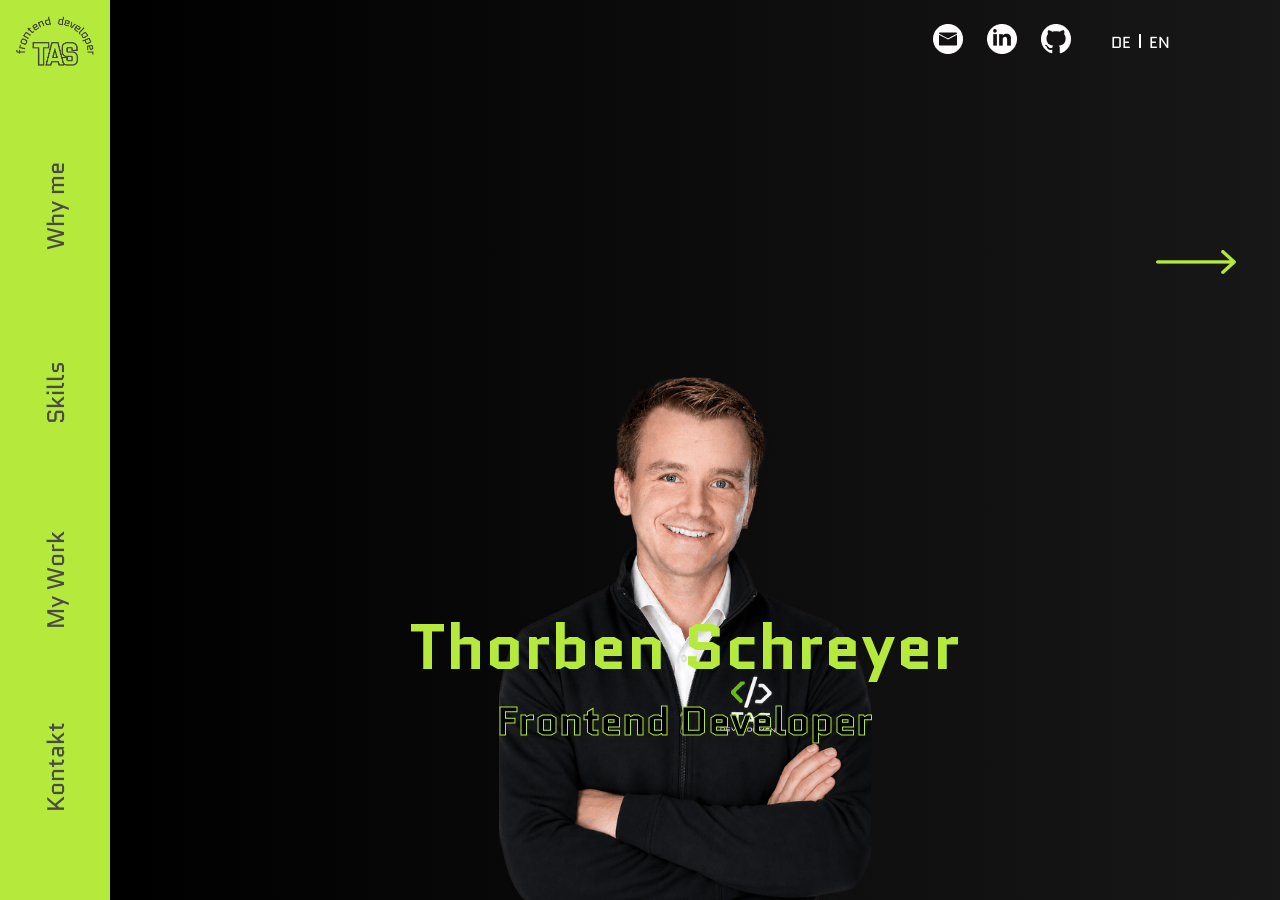
==== index.html @ 20b90ccb "fix body" ====
<!doctype html>
<html lang="en">
  <head>
    <meta charset="UTF-8" />
    <meta name="viewport" content="width=device-width, initial-scale=1.0" />
    <!-- CSS - Script -->
    <link rel="stylesheet" href="css/style.css" />
    <link rel="stylesheet" href="css/hero_section.css" />
    <link rel="stylesheet" href="css/why_me_section.css" />
    <link rel="stylesheet" href="css/skill_section.css" />
    <link rel="stylesheet" href="css/contact_section.css" />
    <link rel="stylesheet" href="css/references.css" />
    <link rel="stylesheet" href="css/projects.css" />
    <link rel="stylesheet" href="css/font.css" />
    <link rel="stylesheet" href="css/responsive/responsive-desktop.css" />
    <link rel="stylesheet" href="css/responsive/responsive-mobile.css" />
    <link rel="stylesheet" href="css/responsive/responsive-projects.css" />
    <link rel="stylesheet" href="css/responsive/arrow-responsives.css" />

    <!-- JS Script -->
    <script src="./scripts/script.js" defer></script>
    <script src="./scripts/contact.js" defer></script>
    <!-- FAVICON -->
    <link
      rel="shortcut icon"
      href="./assets/img/favicon.png"
      type="image/x-icon"
    />
    <title>Thorben Schreyer</title>
  </head>
  <body>
    <!-----------------------------
     Content Container 
     ------------------------------>

    <!----------------------------- 
    Navigation Container 
    ------------------------------>
    <nav>
      <a href="#hero-section">
        <img
          src="./assets/img/tas_logo.png"
          class="navigation-img"
          alt="Initials-logo"
      /></a>

      <div class="navigation-links">
        <a data-i18n="why-me" class="navigation-item" href="#why-me-section"
          >Why me</a
        >
        <a data-i18n="skills" class="navigation-item" href="#skill-section"
          >Skills</a
        >
        <a data-i18n="my-work" class="navigation-item" href="#portfolio-section"
          >My Work</a
        >
        <a data-i18n="contact" class="navigation-item" href="#contact-section"
          >Contact</a
        >
      </div>
      <img
        onclick="openMenuDialog()"
        class="mobile-burger-menu"
        src="./assets/img/burger-menu.png"
        alt=""
      />
    </nav>
    <div class="black-to-transparent"></div>
    <div class="sections">
      <div class="sections-track">
        <div class="social-icons">
          <a href="mailto:thorben.schreyer@web.de"
            ><img
              class="mail-img"
              src="./assets/img/mail_default.png"
              alt="mail"
          /></a>
          <a
            href="https://www.linkedin.com/in/thorben-ansgar-schreyer-040977301/"
            target="_blank"
            ><img
              class="linkedIn-img"
              src="./assets/img/linkedIn_default.png"
              alt="linkedIn"
          /></a>
          <a href="https://github.com/thorbenschreyer" target="_blank"
            ><img
              class="git-img"
              src="./assets/img/github_default.png"
              alt="ithub"
          /></a>
          <div class="language-buttons">
            <span id="de-btn">DE</span>
            <hr />
            <span id="en-btn">EN</span>
          </div>
        </div>
        <!-----------------------------
     Hero Section 
    ------------------------------>
        <section id="hero-section" class="hero-section">
          <div class="developper-image">
            <img
              class="my-img"
              src="./assets/img/my_person.png"
              alt="Personal Photo"
            />
            <div class="hero-name">
              <div class="hero-name-mobile">
                <span class="developer-name" data-i18n="name"></span>
                <span
                  class="developer-function"
                  data-i18n="Frontend-Developer"
                ></span>
              </div>
              <span class="developer-location">Mannheim</span>
            </div>
          </div>
          <a href="#why-me-section">
            <img
              class="arrow-right arrow-right-transform arrow-position-hero"
              src="./assets/img/arrow_right.png"
              alt="Arrow Right"
          /></a>
        </section>

        <!-----------------------------
    Why me Section
    ------------------------------>
        <section id="why-me-section" class="why-me-section unset-height-mobile">
          <div class="why-me-content">
            <div class="why-me-textarea">
              <div class="why-me-header">Why me</div>

              <div class="why-me-description">
                <p class="motivation" data-i18n="why-me-motivation"></p>

                <span data-i18n="why-me-i-am">I am</span>
                <div class="why-me-icons">
                  <div class="why-me-icon mobile-not-displayed">
                    <img
                      src="./assets/img/location-default.png"
                      alt="Location Icon"
                    />
                    <img
                      class="why-me-icon-city-hover"
                      src="./assets/img/located_city_hover.png"
                      alt=""
                    />
                    <p data-i18n="why-me-located"></p>
                  </div>

                  <div class="why-me-icon">
                    <img
                      class="remote-mobile"
                      src="./assets/img/remote_default.png"
                      alt="Remote Icon"
                    />
                    <img
                      class="why-me-icon-remote-hover"
                      src="./assets/img/work_remote_hover.png"
                      alt=""
                    />
                    <p data-i18n="why-me-remote"></p>
                  </div>

                  <div class="why-me-icon">
                    <div class="bag-img">
                      <img
                        class="bag-griff"
                        src="./assets/img/bag-griff.png"
                        alt=""
                      />
                      <img
                        class="bag-corpus"
                        src="./assets/img/bag-corpus.png"
                        alt=""
                      />
                      <img
                        class="bag-roll"
                        src="./assets/img/bag-roll.png"
                        alt=""
                      />
                    </div>
                    <p data-i18n="why-me-relocate"></p>
                  </div>
                </div>
              </div>
            </div>

            <div class="contact-me-button-area">
              <a href="#contact-section" class="btn contact-me-btn"
                ><span data-i18n="contact-me"></span
              ></a>
            </div>
            <a href="#skill-section">
              <img
                class="arrow-right arrow-right-transform arrow-why-me"
                src="./assets/img/arrow_right.png"
                alt="Arrow Right"
            /></a>
          </div>
        </section>

        <!-----------------------------
    Skill Section
    ------------------------------>
        <section id="skill-section" class="skill-section unset-height-mobile">
          <div class="skill-section-content">
            <div class="skill-section-content-left">
              <p>My Skill Set</p>
            </div>
            <div class="skill-section-content-right">
              <div class="skill-section-text">
                <p data-i18n="skill-skills"></p>
              </div>
              <div class="skill-section-img-up">
                <div class="detail-skill-section-img-up">
                  <div class="skill">
                    <img
                      src="./assets/img/Angular-new-logo-small 1.png"
                      alt=""
                    />
                    <p>Angular</p>
                  </div>
                  <div class="skill">
                    <img src="./assets/img/typescript.png" alt="" />
                    <p>TypeScript</p>
                  </div>
                  <div class="skill">
                    <img src="./assets/img/Javascript.png" alt="" />
                    <p>JavaScript</p>
                  </div>
                </div>
                <div class="detail-skill-section-img-up">
                  <div class="skill">
                    <img src="./assets/img/html.png" alt="" />
                    <p>HTML</p>
                  </div>
                  <div class="skill">
                    <img src="./assets/img/css.png" alt="" />
                    <p>CSS</p>
                  </div>
                  <div class="skill">
                    <img src="./assets/img/Api.png" alt="" />
                    <p>REST-API</p>
                  </div>
                </div>
              </div>
              <div class="skill-section-img-down">
                <div class="detail-skill-section-img-up">
                  <div class="skill">
                    <img src="./assets/img/supabase.png" alt="" />
                    <p>Supabase</p>
                  </div>
                  <div class="skill">
                    <img src="./assets/img/git.png" alt="" />
                    <p>Git</p>
                  </div>
                  <div class="skill">
                    <img src="./assets/img/scrum.png" alt="" />
                    <p>Scrum</p>
                  </div>
                </div>
                <div class="detail-skill-section-img-up last-skill-section">
                  <div class="skill">
                    <img src="./assets/img/materialdesign.png" alt="" />
                    <p>Material Design</p>
                  </div>
                  <div class="skill show-in-mobile">
                    <img src="./assets/img/challangeme.png" alt="" />
                    <p>Challange me</p>
                  </div>
                </div>
                <p class="skill-motivation" data-i18n="skill-motivation"></p>
              </div>
            </div>
            <a href="#portfolio-section">
              <img
                class="arrow-right arrow-right-transform arrow-skill-section"
                src="./assets/img/arrow_right.png"
                alt="Arrow Right"
            /></a>
          </div>
        </section>

        <!-----------------------------
    Portfolio Section
    ------------------------------>
        <section
          id="portfolio-section"
          class="portfolio-section unset-height-mobile"
        >
          <div class="all-projects">
            <div class="project-header">My Work</div>
            <!-----------------------------
    Project 1
    ------------------------------>
            <div class="project">
              <div class="project-head">
                <span class="project-head-number">1</span>
                <span
                  data-i18n="project-burgerhouse-project"
                  class="project-head-project-name"
                ></span>
              </div>

              <div class="project-text-section">
                <span class="prject-description-head">
                  <img
                    class="prject-description-head-img"
                    src="./assets/img/Ellipse-img.png"
                    alt=""
                  />
                  <h2 data-i18n="about" class="project-h2"></h2>
                </span>

                <p
                  data-i18n="project-burgerhouse-about"
                  class="about-the-project project-text"
                ></p>
                <div class="content">
                  <span class="prject-description-head"
                    ><img
                      class="prject-description-head-img"
                      src="./assets/img/Ellipse-img.png"
                      alt=""
                    />
                    <h2 data-i18n="technologies" class="project-h2"></h2>
                  </span>

                  <p
                    data-i18n-html="project-burgerhouse-technologies"
                    class="technologys-project project-text"
                  ></p>
                  <div class="project-hover">
                    <div class="prject-description-normal">
                      <span class="prject-description-head"
                        ><img
                          class="prject-description-head-img"
                          src="./assets/img/Ellipse-img.png"
                          alt=""
                        />
                        <h2 data-i18n="what-i-learned" class="project-h2"></h2>
                      </span>
                      <p
                        data-i18n="project-burgerhouse-learnd"
                        class="learned-project project-text"
                      ></p>
                    </div>

                    <div class="prject-description-hover">
                      <span class="prject-description-head"
                        ><img
                          class="prject-description-head-img"
                          src="./assets/img/Ellipse-img.png"
                          alt=""
                        />
                        <h2 data-i18n="group" class="project-h2"></h2>
                      </span>
                      <p
                        data-i18n="project-burgerhouse-group"
                        class="learned-project project-text"
                      ></p>
                    </div>
                  </div>

                  <div class="project-presentation">
                    <div class="overlay"></div>
                    <img
                      class="project-img"
                      src="./assets/img/project-burgerhouse.png"
                      alt=""
                    />
                    <div class="project-btn-section">
                      <a
                        href="https://github.com/thorbenschreyer/Bestellapp"
                        target="_blank"
                        class="github-btn"
                        >GitHub</a
                      >
                      <a
                        href="http://order.thorben-schreyer.de"
                        target="_blank"
                        class="btn project-btn"
                        ><span>Live Test</span></a
                      >
                    </div>
                  </div>
                </div>
              </div>
              <div class="show-more-btn">
                <button class="toggle" data-i18n="show-more">Show more</button>
                <img src="./assets/img/show-more.png" alt="" />
              </div>
            </div>

            <!-----------------------------
    Project 2
    ------------------------------>
            <div class="project">
              <div class="project-head">
                <span class="project-head-number">2</span>
                <span
                  data-i18n="project-join-projekt"
                  class="project-head-project-name"
                ></span>
              </div>

              <div class="project-text-section">
                <span class="prject-description-head">
                  <img
                    class="prject-description-head-img"
                    src="./assets/img/Ellipse-img.png"
                    alt=""
                  />
                  <h2 data-i18n="about" class="project-h2"></h2>
                </span>

                <p
                  data-i18n="project-join-about"
                  class="about-the-project project-text"
                ></p>
                <div class="content">
                  <span class="prject-description-head"
                    ><img
                      class="prject-description-head-img"
                      src="./assets/img/Ellipse-img.png"
                      alt=""
                    />
                    <h2 data-i18n="technologies" class="project-h2"></h2>
                  </span>

                  <p
                    data-i18n="project-join-technologies"
                    class="technologys-project project-text"
                  ></p>
                  <div class="project-hover">
                    <div class="prject-description-normal">
                      <span class="prject-description-head"
                        ><img
                          class="prject-description-head-img"
                          src="./assets/img/Ellipse-img.png"
                          alt=""
                        />
                        <h2 data-i18n="technologies" class="project-h2"></h2>
                      </span>
                      <p
                        data-i18n="project-join-learned"
                        class="learned-project project-text"
                      ></p>
                    </div>

                    <div class="prject-description-hover">
                      <span class="prject-description-head"
                        ><img
                          class="prject-description-head-img"
                          src="./assets/img/Ellipse-img.png"
                          alt=""
                        />
                        <h2 data-i18n="group" class="project-h2"></h2>
                      </span>
                      <p
                        data-i18n="project-join-group"
                        class="learned-project project-text"
                      ></p>
                    </div>
                  </div>

                  <div class="project-presentation">
                    <div class="overlay"></div>
                    <img
                      class="project-img"
                      src="./assets/img/project-join.png"
                      alt=""
                    />
                    <div class="project-btn-section">
                      <a
                        href="https://github.com/thorbenschreyer/join"
                        target="_blank"
                        class="github-btn"
                        >GitHub</a
                      >
                      <a
                        href="http://join.thorben-schreyer.de/login.html"
                        target="_blank"
                        class="btn project-btn"
                        ><span>Live Test</span></a
                      >
                    </div>
                  </div>
                </div>
              </div>
              <div class="show-more-btn">
                <button class="toggle" data-i18n="show-more">Show more</button>
                <img src="./assets/img/show-more.png" alt="" />
              </div>
            </div>

            <!-----------------------------
    Project 3
    ------------------------------>
            <div class="project">
              <div class="project-head">
                <span class="project-head-number">3</span>
                <span
                  data-i18n="project-pollo-projekt"
                  class="project-head-project-name"
                ></span>
              </div>

              <div class="project-text-section">
                <span class="prject-description-head">
                  <img
                    class="prject-description-head-img"
                    src="./assets/img/Ellipse-img.png"
                    alt=""
                  />
                  <h2 data-i18n="about" class="project-h2"></h2>
                </span>
                <p
                  data-i18n="project-pollo-about"
                  class="about-the-project project-text"
                ></p>

                <div class="content">
                  <span class="prject-description-head"
                    ><img
                      class="prject-description-head-img"
                      src="./assets/img/Ellipse-img.png"
                      alt=""
                    />
                    <h2 data-i18n="technologies" class="project-h2"></h2>
                  </span>

                  <p
                    data-i18n="project-pollo-technologies"
                    class="technologys-project project-text"
                  ></p>
                  <div class="project-hover">
                    <div class="prject-description-normal">
                      <span class="prject-description-head"
                        ><img
                          class="prject-description-head-img"
                          src="./assets/img/Ellipse-img.png"
                          alt=""
                        />
                        <h2 data-i18n="what-i-learned" class="project-h2"></h2>
                      </span>
                      <p
                        data-i18n="project-pollo-learnd"
                        class="learned-project project-text"
                      ></p>
                    </div>

                    <div class="prject-description-hover">
                      <span class="prject-description-head"
                        ><img
                          class="prject-description-head-img"
                          src="./assets/img/Ellipse-img.png"
                          alt=""
                        />
                        <h2 data-i18n="group" class="project-h2"></h2>
                      </span>
                      <p
                        data-i18n="project-pollo-group"
                        class="learned-project project-text"
                      ></p>
                    </div>
                  </div>

                  <div class="project-presentation">
                    <div class="overlay"></div>
                    <img
                      class="project-img"
                      src="./assets/img/project-loco.png"
                      alt=""
                    />
                    <div class="project-btn-section">
                      <a
                        target="_blank"
                        href="https://github.com/thorbenschreyer/el_pollo_loco"
                        class="github-btn"
                        >GitHub</a
                      >
                      <a
                        href="http://el-pollo-loco.thorben-schreyer.de"
                        target="_blank"
                        class="btn project-btn"
                        ><span>Live Test</span></a
                      >
                    </div>
                  </div>
                </div>
              </div>
              <div class="show-more-btn">
                <button class="toggle" data-i18n="show-more">Show more</button>
                <img src="./assets/img/show-more.png" alt="" />
              </div>
            </div>

            <!-----------------------------
    Ongoing Project
    ------------------------------>

            <div class="ongoing-project">
              <div class="ongoing-project-head">
                <span class="project-head-number ongoing-number">4</span>
                <span
                  data-i18n="next-project"
                  class="project-head-project-name ongoing-head"
                ></span>
              </div>
              <p
                data-i18n-html="ongoing-projekt"
                class="ongoing-project-text"
              ></p>
              <div class="ongoing-project-button">
                <a class="btn" href="#contact-section"
                  ><span data-i18n="ongoing-lets-talk"></span
                ></a>
              </div>
            </div>
          </div>

          <a href="#reference-section">
            <img
              class="arrow-right arrow-right-transform arrow-position-skill-section"
              src="./assets/img/arrow_right.png"
              alt="Arrow Right"
          /></a>
        </section>

        <!-----------------------------
    Reference Section
    ------------------------------>
        <section
          id="reference-section"
          class="reference-section unset-height-mobile"
        >
          <div class="reference-section-container">
            <div class="reference-head">References</div>
            <div class="need-teamplayer" data-i18n-html="need-teamplayer"></div>
            <div class="all-references">
              <div class="reference">
                <p data-i18n="reference-1" class="reference-content"></p>
                <hr />
                <div class="name-and-project">
                  <p class="customer-name">
                    Markus <br class="desktop-display-none" />
                    Schneider
                  </p>
                  <p class="project-name">
                    Project <br class="desktop-display-none" />
                    JOIN
                  </p>
                </div>
              </div>

              <div class="reference">
                <p data-i18n="reference-2" class="reference-content"></p>
                <hr />
                <div class="name-and-project">
                  <p class="customer-name">
                    Florian <br class="desktop-display-none" />
                    Müller
                  </p>
                  <p class="project-name">
                    Project <br class="desktop-display-none" />
                    El Polo Loco
                  </p>
                </div>
              </div>

              <div class="reference">
                <p data-i18n="reference-3" class="reference-content"></p>
                <hr />
                <div class="name-and-project">
                  <p class="customer-name">
                    Julia <br class="desktop-display-none" />
                    Wagner
                  </p>
                  <p class="project-name">
                    Project <br class="desktop-display-none" />
                    Burger House
                  </p>
                </div>
              </div>
            </div>
            <div class="reference-dots desktop-slider">
              <button class="dot active" data-slide="0"></button>
              <button class="dot" data-slide="1"></button>
              <button class="dot" data-slide="2"></button>
            </div>
          </div>
          <a href="#contact-section">
            <img
              class="arrow-right arrow-right-transform arrow-position-reference-section"
              src="./assets/img/arrow_right.png"
              alt="Arrow Right"
          /></a>
        </section>

        <!-----------------------------
    Contact Section
    ------------------------------>
        <section
          id="contact-section"
          class="contact-section unset-height-mobile"
        >
          <div class="contact-content">
            <div class="impressum-upper-section-mobile">
              <span class="moble-contact-head" data-i18n="moble-contact-head"
                >Contact me:</span
              >
              <p data-i18n-html="work-together" class="impressum-text"></p>

              <div class="impressum-contact-details">
                <p>
                  <span class="icon-wrapper">
                    <img
                      class="icon-default"
                      src="./assets/img/email-default.png"
                      alt=""
                    />
                    <img
                      class="icon-hover"
                      src="./assets/img/email-hover.png"
                      alt=""
                    /> </span
                  ><a href="mailto:tohrben.schreyer@web.de"
                    >thorben.schreyer@web.de</a
                  >
                </p>
                <p>
                  <span class="icon-wrapper">
                    <img
                      class="icon-default"
                      src="./assets/img/phone-default.png"
                      alt=""
                    />
                    <img
                      class="icon-hover"
                      src="./assets/img/phone-hover.png"
                      alt=""
                    />
                  </span>
                  <a href="tel:+491778561261">+49 (0) 1778561261</a>
                </p>
              </div>
            </div>

            <div class="contact-form">
              <div data-i18n="contact-me" class="contact-head"></div>
              <form id="kontaktForm" action="" novalidate>
                <input
                  class="input-form"
                  type="text"
                  data-i18n-placeholder="your-name"
                  id="name"
                />
                <input
                  class="input-form"
                  type="email"
                  data-i18n-placeholder="your-e-mail"
                  id="email"
                />
                <textarea
                  class="input-message input-form"
                  type="text"
                  data-i18n-placeholder="your-massage"
                  id="userMessage"
                ></textarea>
                <div class="checkbox-area">
                  <label class="custom-checkbox" for="checkbox">
                    <input
                      id="checkbox"
                      class="checkbox-input"
                      type="checkbox"
                    />

                    <img
                      class="checked"
                      src="./assets/img/checed-succes.png"
                      alt=""
                    />
                    <img
                      class="unchecked"
                      src="./assets/img/not-checed.png"
                      alt=""
                    />
                    <img
                      class="checkbox-hover"
                      src="./assets/img/cheched-hover.png"
                      alt=""
                    />
                    <img
                      class="not-checked"
                      src="./assets/img/checed-error.png"
                      alt=""
                    />
                  </label>
                  <div>
                    <p
                      data-i18n-html="contact-read-pp"
                      class="checkbox-text"
                    ></p>
                    <p id="error-text" class="error-text"></p>
                  </div>
                </div>
                <div class="form-btn-area">
                  <button
                    id="send-button"
                    type="submit"
                    class="form-send-btn btn btn-disable"
                  >
                    <span data-i18n="send">Send</span>
                  </button>
                </div>
              </form>
            </div>
            <div class="footer-space"></div>
            <div class="impressum-section">
              <div class="impressum-upper-section">
                <p data-i18n-html="work-together" class="impressum-text"></p>

                <div class="impressum-contact-details">
                  <p>
                    <span class="icon-wrapper">
                      <img
                        class="icon-default"
                        src="./assets/img/email-default.png"
                        alt=""
                      />
                      <img
                        class="icon-hover"
                        src="./assets/img/email-hover.png"
                        alt=""
                      /> </span
                    ><a href="mailto:tohrben.schreyer@web.de"
                      >thorben.schreyer@web.de</a
                    >
                  </p>
                  <p>
                    <span class="icon-wrapper">
                      <img
                        class="icon-default"
                        src="./assets/img/phone-default.png"
                        alt=""
                      />
                      <img
                        class="icon-hover"
                        src="./assets/img/phone-hover.png"
                        alt=""
                      />
                    </span>
                    <a href="tel:+491778561261">+49 (0) 1778561261</a>
                  </p>
                </div>
              </div>
              <div class="impressum-lower-section">
                <a data-i18n="Privacy-Policy" href="privacy-policy.html"
                  >Privacy Policy</a
                >
                <a data-i18n="Legal-Notice" href="legal-notice.html"
                  >Legal Notice</a
                >
                <p>&copy; Thorben Ansgar Schreyer 2026</p>
              </div>
            </div>
            <a href="#hero-section">
              <img
                class="arrow-right arrow-left-transform arrow-contact"
                src="./assets/img/arrow_left.png"
                alt="Arrow Right "
            /></a>
            <div class="mobile-arrow-section">
              <a href="#hero-section">
                <img
                  class="arrow-right arrow-left-transform arrow-mobile"
                  src="./assets/img/arrow_up.png"
                  alt="Arrow Right "
              /></a>
            </div>
            <div class="social-icons-mobile">
              <a href="mailto:thorben.schreyer@web.de"
                ><img
                  class="mail-img"
                  src="./assets/img/mail_default.png"
                  alt="mail"
              /></a>
              <a
                href="https://www.linkedin.com/in/thorben-ansgar-schreyer-040977301/"
                target="_blank"
                ><img
                  class="linkedIn-img"
                  src="./assets/img/linkedIn_default.png"
                  alt="linkedIn"
              /></a>
              <a href="https://github.com/thorbenschreyer" target="_blank"
                ><img
                  class="git-img"
                  src="./assets/img/github_default.png"
                  alt="ithub"
              /></a>
            </div>
          </div>
          <!-----------------------------
    Footer Section
    ------------------------------>
          <footer>
            <div class="footer-mobile">
              <a href="#hero-section">
                <img src="./assets/img/tas_logo.png" alt="" />
              </a>
              <p>&copy; Thorben Ansgar Schreyer 2026</p>
              <div class="impressum-link-mobile">
                <a data-i18n="Privacy-Policy" href="privacy-policy.html"
                  >Privacy Policy</a
                >
                <hr />
                <a data-i18n="Legal-Notice" href="legal-notice.html"
                  >Legal Notice</a
                >
              </div>
            </div>
          </footer>
        </section>
      </div>
    </div>
    <dialog id="sucsess-dialog" class="sucsess-dialog">
      <div class="sucsess-content">
        <p>Vielen Dank!</p>
        <p>Ihre Anfrage wurde versendet, wir melden uns in kürze.</p>
      </div>
    </dialog>

    <dialog class="mobile-menu" id="mobile-menu">
      <div class="dialog-content">
        <div class="close-dialog-area">
          <img
            onclick="closeMenuDialog()"
            src="./assets/img/close.png"
            alt=""
          />
        </div>

        <div class="navigation-links-mobile">
          <a
            onclick="closeMenuDialog()"
            data-i18n="why-me"
            class="navigation-item"
            href="#why-me-section"
            >Why me</a
          >
          <a
            onclick="closeMenuDialog()"
            data-i18n="skills"
            class="navigation-item"
            href="#skill-section"
            >Skills</a
          >
          <a
            onclick="closeMenuDialog()"
            data-i18n="my-work"
            class="navigation-item"
            href="#portfolio-section"
            >My Work</a
          >
          <a
            onclick="closeMenuDialog()"
            data-i18n="contact"
            class="navigation-item"
            href="#contact-section"
            >Contact</a
          >
          <div class="language-buttons">
            <span
              onclick="closeMenuDialog()"
              class="btn-mobile"
              id="de-btn-mobile"
              >DE</span
            >
            <hr />
            <span
              onclick="closeMenuDialog()"
              class="btn-mobile"
              id="en-btn-mobile"
              >EN</span
            >
          </div>
        </div>
      </div>
    </dialog>
  </body>
</html>
---- css/style.css ----
* {
  margin: 0;
  padding: 0;
}

body {
  scroll-snap-type: x mandatory;
  font-family: "Quantico-Regular";
}

:root {
  --white: #ffffff;
  --black: #000000;
  --main-green: #b5e93b;
  --light-green: #d3ed97;
  --light-grey: #4a4a4a;
}

.sections {
  margin-left: 172px;
  height: 100vh;

  overflow-x: auto;
  overflow-y: hidden;

  scroll-snap-type: x mandatory;
  scrollbar-width: none;
  scroll-behavior: smooth;
}

.sections-track {
  display: flex;
  width: max-content;

  background: linear-gradient(
    to right,
    #000000 0%,
    #2c2b2b 25%,
    #0b0a0a 50%,
    #323232 75%,
    #0b0a0a 100%
  );
}

.sections::-webkit-scrollbar {
  display: none;
}

section {
  display: flex;
  flex-direction: column;
  min-width: calc(100vw - 340px);
  height: 100vh;
  flex-shrink: 0;
  scroll-snap-align: start;
}

a {
  text-decoration: none;
}

.arrow-right {
  width: 107px;
  height: 32px;
  transition:
    transform 300ms ease,
    filter 300ms ease;
  z-index: 2;
}
@media (hover: hover) {
  .arrow-right::before {
    content: "";
    position: absolute;
    inset: -8px;
    background: #ccff00;
    border-radius: 100px;
    filter: blur(20px);
    opacity: 0;
    transition:
      opacity 300ms ease,
      transform 300ms ease;
    transform: scale(0.8);
    z-index: -1;
  }

  .arrow-right:hover {
    filter: drop-shadow(0 0 4px #b8ff2c)
      drop-shadow(0 0 12px rgba(184, 255, 44, 0.4));
  }

  .arrow-right-transform:hover {
    transform: translateX(10px);
  }

  .arrow-left-transform:hover {
    transform: translateX(-10px);
  }

  .arrow-right:hover::before {
    opacity: 0.7;
    transform: scale(1.2);
  }
}

.btn {
  position: relative;
  overflow: hidden;
  border-radius: 30px;
  color: var(--black);
  border: none;
  width: 100%;
  height: 100%;
  cursor: pointer;
  background: var(--main-green);

  display: flex;
  align-items: center;
  justify-content: center;
}

.ask-btn {
  text-align: center;
}

.btn span {
  position: relative;
  font-family: "Quantico-Regular";
  font-size: 16px;
  z-index: 2;
}

.btn::before {
  content: "";
  position: absolute;
  inset: 0;

  background: linear-gradient(to bottom, #b5e93b 0%, #547800 100%);

  opacity: 0;
  transition: opacity 300ms ease;
}

@media (hover: hover) {
  .btn:hover::before {
    opacity: 1;
  }
}

.btn-disable {
  pointer-events: none;
  background-color: #8c8989;
  color: #4a4a4a;
}

/*------------------------------------
     Social Media an Language
    ------------------------------------*/

.social-icons {
  display: flex;
  align-items: center;
  justify-content: space-between;
  position: fixed;
  top: 24px;
  right: 148px;
  gap: 24px;
  z-index: 5000;
}

.social-icons a {
  cursor: pointer;
}

.social-icons img {
  width: 30px;
  height: 30px;
}

.language-buttons {
  display: flex;
  align-items: center;
  margin-left: 16px;
}

.language-buttons span {
  font-size: 16px;
  cursor: pointer;
  color: var(--white);
}

.language-buttons span:hover {
  color: var(--main-green);
}

.language-buttons hr {
  border: 1px solid var(--white);
  height: 12px;
  margin: 0px 8px 2px 8px;
}

.mail-img:hover {
  content: url(../assets/img/mail_hover.png);
}

.linkedIn-img:hover {
  content: url(../assets/img/linkedIn_hover.png);
}

.git-img:hover {
  content: url(../assets/img/github_hover.png);
}

/*------------------------------------
    Skill Section
    ------------------------------------*/
.skill-section {
}

/*------------------------------------
    Portfolio Section
    ------------------------------------*/
.portfolio-section {
}

/*------------------------------------
    Reference Section
    ------------------------------------*/
.portfolio-section {
}

/*------------------------------------
    Footer Section
------------------------------------*/
.footer-space {
  flex: 1;
}

footer {
  min-width: 100px;
  height: 100vh;
  flex-shrink: 0;
  background: linear-gradient(to bottom, var(--main-green) 60%, #547800 100%);
}

/*------------------------------------
    Dialog
------------------------------------*/
.mobile-menu {
  inset: 0 auto auto 0;
  width: 100vw;
  max-width: 100vw;
  margin: 0;

  height: 317px;
  border-bottom-left-radius: 30px;
  border-bottom-right-radius: 30px;
  background: linear-gradient(to bottom, #b5e93b 50%, #547800 100%);
  border: unset;
}

.dialog-content {
  width: 100%;
  height: 100%;
}

.close-dialog-area {
  width: 100%;
  text-align: end;
  padding-top: 16px;
}

.close-dialog-area img {
  margin-right: 16px;
}

.hero-name-mobile {
  display: flex;
  flex-direction: column;
  align-items: center;
}

.social-icons-mobile,
.navigation-links-mobile,
.arrow-mobile,
.desktop-slider,
.skill-motivation,
.developer-location,
.mobile-burger-menu,
.impressum-upper-section-mobile,
.footer-mobile,
.back-arrow,
.mobile-footer,
.show-more-btn {
  display: none;
}
---- css/hero_section.css ----
/*------------------------------------
    Navigation Container 
    ------------------------------------*/
nav {
  position: fixed;
  display: flex;
  flex-direction: column;
  align-items: center;
  width: 172px;
  height: 100%;
  z-index: 2000;
  background-color: var(--main-green);
}

.black-to-transparent {
  position: fixed;
  left: 172px;
  width: 42px;
  height: 100%;
  z-index: 1000;
  background: linear-gradient(to right, rgba(0, 0, 0, 0.42), transparent);
}

.navigation-img {
  width: 130px;
  height: auto;
  margin-top: 32px;
}

.navigation-links {
  display: flex;
  flex-direction: column;
  justify-content: space-evenly;
  margin: 40px 0px;
  height: 100%;
}

.navigation-links a {
  display: flex;
  align-items: center;
  justify-content: center;
  height: 132px;
  writing-mode: vertical-rl;
  transform: rotate(180deg);
  color: var(--light-grey);
  font-size: 32px;
}

.navigation-links a:hover {
  color: var(--white);
  transition: 150ms;
}

.navigation-links a.isActive {
  color: transparent;
  -webkit-text-stroke: 1px black;
  transition: 200ms;
  scale: 1.2;
}

/*------------------------------------
     Hero Section 
    ------------------------------------*/

.hero-section {
  display: flex;
  flex-direction: row;
  min-width: calc(100vw - 172px);
  position: relative;
}

.developper-image {
  display: flex;
  justify-content: center;
  align-items: end;
  flex: 1;
}

.my-img {
  position: absolute;
  bottom: 0px;
  height: 826px;
}

.hero-name {
  position: absolute;
  display: flex;
  align-items: end;
  flex-direction: column;
  position: absolute;
  width: 550px;
  left: 50%;
  top: 75%;
  transform: translate(-50%, -50%);
}

.developer-name {
  font-size: 80px;
  font-family: "Quantico-Bold";
  white-space: nowrap;
  color: var(--main-green);
}

.developer-function {
  font-size: 48px;
  font-family: "Quantico-Bold";
  color: var(--black);
  -webkit-text-stroke: 1px var(--main-green);
}

.arrow-position-hero {
  position: absolute;
  top: 430px;
  right: 24px;
}
---- css/why_me_section.css ----
/*------------------------------------
    Why me Section
    ------------------------------------*/

.why-me-section {
  position: relative;
}

.why-me-content {
  display: flex;
  flex-direction: column;
  margin-top: 264px;
  margin-left: 64px;
  width: 835px;
  height: 332px;
}

.why-me-textarea {
  display: flex;
  flex-direction: row;
  height: 252px;
  width: 100%;
}

.contact-me-button-area {
  display: flex;
  justify-content: end;
  align-items: center;
  width: 100%;
}

.contact-me-button-area a {
  display: flex;
  align-items: center;
  justify-content: center;
}

.contact-me-btn {
  margin-top: 32px;
  width: 146px;
  height: 45px;
}

.why-me-header {
  display: flex;
  justify-content: end;
  font-size: 56px;
  color: var(--black);
  -webkit-text-stroke: 3px var(--main-green);
  writing-mode: vertical-rl;
  transform: rotate(180deg);

  height: 100%;
  width: 80px;
}

.why-me-description {
  height: 80px;
  width: 100%;
  margin-left: 32px;
  color: var(--white);
  font-size: 16px;
  text-align: justify;
}

.why-me-description p {
  margin: 0px 0px 48px 0px;
}

.why-me-description span {
  font-size: 48px;
  color: var(--main-green);
}

.why-me-icons {
  width: 77%;
  height: 96px;
  margin-top: -30px;
  margin-left: 88px;
  display: flex;
  justify-content: space-between;
  align-items: end;
}

.why-me-icon {
  display: flex;
  justify-content: center;
  align-items: center;
  flex-direction: column;
  position: relative;
  width: 175px;
  transition: 400ms;
}

.why-me-icon:hover {
  color: var(--main-green);
}

.why-me-icon-city-hover {
  opacity: 0;
  transition: opacity 400ms ease;
}

.why-me-icon:hover .why-me-icon-city-hover {
  opacity: 1;
}

.why-me-icon-remote-hover {
  opacity: 0;
  transition: opacity 400ms ease;
  position: absolute;
  bottom: 63px;
  left: 59px;
}

.why-me-icon:hover .why-me-icon-remote-hover {
  opacity: 1;
}

.bag-corpus {
  position: absolute;
  top: 52px;
  z-index: 500;
}

.bag-roll {
  position: absolute;
  top: 84px;
  z-index: 400;
}

.bag-griff {
  position: absolute;
  bottom: 21px;
  transition: 400ms;
}

.why-me-icon:hover .bag-griff {
  bottom: 31px;
}

.why-me-icon p {
  margin: 16px 0px 0px 0px;
}

.arrow-why-me {
  position: absolute;
  right: 24px;
  top: 673px;
}

.motivation {
  height: 60px;
}

.bag-img {
  position: relative;
  width: 175px;
  height: 86px;
  display: flex;
  align-items: center;
  justify-content: center;
}
---- css/skill_section.css ----
.skill-section {
  position: relative;
}

.skill-section-content {
  display: flex;
  width: 900px;
  height: 360px;
  margin-left: 64px;
  margin-top: 400px;
}

.skill-section-img-up {
  display: flex;
  flex-direction: row;
  justify-content: space-around;
  width: 100%;
  height: 100px;
  margin-top: 32px;
}

.skill-section-img-down {
  display: flex;
  flex-direction: row;
  position: relative;
  justify-content: space-around;
  width: 84%;
  height: 100px;
  margin-top: 24px;
}

.skill-section-content-left {
  margin-bottom: 32px;
  margin-right: 80px;
}

.skill-section-content-left p {
  display: flex;
  justify-content: end;
  font-size: 56px;
  margin-right: 32px;
  color: var(--black);
  -webkit-text-stroke: 3px var(--main-green);
  writing-mode: vertical-rl;
  transform: rotate(180deg);
}

.skill-section-text p {
  color: var(--white);
  text-align: justify;
}

.arrow-skill-section {
  position: absolute;
  right: 24px;
  top: 360px;
}

.skill {
  position: relative;

  display: flex;
  flex-direction: column;
  align-items: center;
  justify-content: center;

  width: 120px;
  height: 120px;

  color: var(--white);
}

.skill::before {
  content: "";
  position: absolute;
  width: 80px;
  height: 80px;
  background: rgba(5, 233, 58, 0.28);
  border-radius: 50%;
  filter: blur(50px);
  opacity: 0;
  transition: opacity 250ms ease;
  z-index: 0;
}

.skill:hover::before {
  opacity: 1;
}

.skill img {
  position: relative;
  z-index: 2;

  transition: transform 250ms ease;
}

.skill:hover img {
  transform: scale(1.08);
}

.skill p {
  margin-top: 8px;
  text-align: center;
  width: 100%;
}

.contact-me-btn-skill {
  display: flex;
  align-items: center;
  justify-content: center;
  margin-top: 32px;
  width: 120px;
  height: 30px;
  padding: 8px;
}

.contact-me-btn-skil span {
  z-index: 1000;
}

.detail-skill-section-img-up {
  display: flex;
  flex-direction: row;
  justify-content: space-around;
  width: 100%;
}

.skill-motivation {
  position: absolute;
  display: block;
  color: #fffdfd;
  left: 625px;
  width: 250px;
}
---- css/contact_section.css ----
/*------------------------------------
    Contact Section
    ------------------------------------*/
.contact-section {
  position: relative;
  display: flex;
  flex-direction: row;
}

.contact-content {
  flex: 1;
}

.arrow-contact {
  position: absolute;
  top: 550px;
  right: 132px;
}

.contact-content {
  display: flex;
  flex-direction: row;
}

.contact-head {
  display: flex;
  justify-content: end;
  font-size: 56px;
  margin-right: 32px;
  color: var(--black);
  -webkit-text-stroke: 3px var(--main-green);
  writing-mode: vertical-rl;
  transform: rotate(180deg);
  flex-shrink: 0;
  width: 80px;
  flex: 0 0 80px;
}

.contact-form {
  margin-top: 150px;
  display: flex;
  flex-direction: row;
}

form {
  display: flex;
  flex-direction: column;
  width: 456px;
}

.checkbox-area {
  display: flex;
  align-items: start;
  color: var(--main-green);
}

.checkbox-area a {
  color: var(--white);
}

.form-btn-area {
  display: flex;
  justify-content: end;
  margin-top: 16px;
  width: 100%;
}

.form-send-btn {
  width: 95px;
  height: 45px;
}

.form-send-btn span {
  position: relative;
  z-index: 5;
}

.input-form {
  width: 100%;
  height: 60px;
  border: 1px solid var(--main-green);
  border-radius: 30px;
  background-color: transparent;
  color: var(--white);
  margin-bottom: 16px;
  text-indent: 24px;
}

.input-form::placeholder {
  color: #d3ed9766;
}

.input-message {
  width: 100%;
  height: 255px;
  border: 1px solid var(--main-green);
  border-radius: 30px;
  background-color: transparent;
  color: var(--white);
  margin-bottom: 8px;
  padding-top: 24px;
  box-sizing: border-box;
}

.checkbox-area {
  display: flex;
  gap: 12px;
}

.custom-checkbox {
  position: relative;

  display: flex;
  align-items: center;
  justify-content: center;

  min-width: 24px;
  width: 24px;
  height: 24px;

  cursor: pointer;
}

.checkbox-input {
  display: none;
}

.custom-checkbox img {
  position: absolute;
  inset: 0;

  width: 100%;
  height: 100%;

  transition: opacity 200ms ease;
}

/* -----------------------------
   DEFAULT STATES
------------------------------ */

.checked,
.checkbox-hover,
.not-checked {
  opacity: 0;
}

.unchecked {
  opacity: 1;
}

/* -----------------------------
   HOVER (unchecked)
------------------------------ */

.custom-checkbox:hover .checkbox-hover {
  opacity: 1;
}

.custom-checkbox:hover .unchecked {
  opacity: 0;
}

/* -----------------------------
   CHECKED
------------------------------ */

.checkbox-input:checked ~ .checked {
  opacity: 1;
}

.checkbox-input:checked ~ .unchecked,
.checkbox-input:checked ~ .checkbox-hover {
  opacity: 0;
}

/* -----------------------------
   OPTIONAL ERROR STATE
------------------------------ */

/* 
Füge später per JS die Klasse "error"
zu .custom-checkbox hinzu
*/

.custom-checkbox.error .not-checked {
  opacity: 1;
}

.custom-checkbox.error .unchecked,
.custom-checkbox.error .checkbox-hover,
.custom-checkbox.error .checked {
  opacity: 0;
}

/* -----------------------------
   TEXT
------------------------------ */

.checkbox-area p {
  font-size: 14px;
  line-height: 1.4;
}

.checkbox-pp {
  color: var(--main-green);
  cursor: pointer;
}

.checkbox-pp:hover {
  text-decoration: underline;
}

.impressum-section {
  display: flex;
  flex-direction: column;
  justify-content: space-between;
  margin: 150px 32px 0px 64px;
  height: 665px;
  max-width: 420px;
}

.impressum-text {
  color: var(--white);
  text-align: end;
}

.impressum-text-highlight {
  color: var(--main-green);
}

.impressum-contact-details {
  margin-top: 24px;
  text-align: end;
}

.impressum-contact-details p {
  display: flex;
  align-items: center;
  justify-content: end;
}

.impressum-contact-details p a:hover {
  color: var(--main-green);
}

.impressum-contact-details p:last-child {
  margin-top: 8px;
}

.impressum-contact-details p a {
  color: white;
  transition: color 0.2s ease;
}

.icon-wrapper {
  display: flex;
  align-items: center;
  justify-content: center;
  position: relative;
  width: 24px;
  height: 24px;
}

.icon-wrapper img {
  position: absolute;
  top: -2px;
  left: -8px;
  transition: opacity 0.4s ease;
}

.icon-default {
  opacity: 1;
}

.icon-hover {
  opacity: 0;
}

.impressum-contact-details p:hover .icon-default {
  opacity: 0;
}

.impressum-contact-details p:hover .icon-hover {
  opacity: 1;
}

.impressum-contact-details a {
  color: white;
  transition: color 0.2s ease;
}

.impressum-contact-details p:hover a {
  color: var(--main-green);
}

.impressum-lower-section {
  display: flex;
  flex-direction: column;
  align-items: end;
  justify-content: end;
  height: 150px;
  color: white;
}

.impressum-lower-section a:hover {
  color: var(--main-green);
}

.impressum-lower-section a {
  color: var(--white);
  margin-bottom: 8px;
}

.error-text {
  height: 20px;
  color: #fd2e12;
}

.checkbox-text {
  color: var(--main-green);
}

.need-teamplayer {
  display: none;
}

.need-teamplayer span {
  color: var(--main-green);
  font-size: 22px;
  padding-bottom: 16px;
}

.need-teamplayer p {
  color: #fffdfd;
  font-size: 16px;
  padding-bottom: 24px;
}

.moble-contact-head {
  display: none;
  -webkit-text-stroke: 1px var(--main-green);
  background-color: transparent;
  font-size: 32px;
}

input:-webkit-autofill,
input:-webkit-autofill:hover,
input:-webkit-autofill:focus {
  -webkit-text-fill-color: white;
  -webkit-box-shadow: 0 0 0px 1000px transparent inset;
  transition: background-color 5000s ease-in-out 0s;
}

.sucsess-dialog {
  position: fixed;
  left: 50%;
  top: 50%;
  bottom: 30px;

  width: 304px;
  height: 90px;

  background: linear-gradient(to bottom, var(--main-green) 60%, #547800 100%);

  border: 1px solid;
  border-radius: 15px;
}

.sucsess-content {
  width: 100%;
  height: 100%;
  display: flex;
  flex-direction: column;
  align-items: center;
  justify-content: center;
  color: #4a4a4a;
}

.sucsess-content p {
  text-align: center;
}

.sucsess-dialog[open] {
  animation: toastAnimation 3s ease forwards;
}

@keyframes toastAnimation {
  0% {
    opacity: 0;
    transform: translate(-50%, 100px);
  }

  10% {
    opacity: 1;
    transform: translate(-50%, 0);
  }

  80% {
    opacity: 1;
    transform: translate(-50%, 0);
  }

  100% {
    opacity: 0;
    transform: translate(-50%, 100px);
  }
}
---- css/references.css ----
.reference-section {
  position: relative;
}

.reference-section-container {
  display: flex;
  flex-direction: row;
  width: 580px;
  height: 580px;
  margin-left: 64px;
  margin-top: 280px;
}

.all-references {
  width: 480px;
  height: 100%;
}

.reference-head {
  -webkit-text-stroke: 3px var(--main-green);
  writing-mode: vertical-rl;
  transform: rotate(180deg);
  font-size: 58px;
  margin-right: 24px;
}

.reference {
  display: flex;
  align-items: center;
  width: 540px;
  height: 182px;
  border: 1px solid #d3ed97;
  border-radius: 30px;
  margin-bottom: 16px;
  color: white;
}

hr {
  border: 1px solid #d3ed97;
  height: 113px;
}

.name-and-project {
  display: flex;
  justify-content: center;
  align-items: center;
  flex-direction: column;
  padding: 16px;
  width: 200px;
}

.customer-name {
  color: #b5e93b;
  font-size: 24px;
  white-space: nowrap;
}

.project-name {
  color: #d3ed97;
  font-size: 16px;
  white-space: nowrap;
}

.reference-content {
  display: flex;
  justify-content: center;
  align-items: center;
  padding: 16px;
  text-align: center;
  width: 258px;
}

.arrow-position-reference-section {
  position: absolute;
  right: 24px;
  top: 320px;
}
---- css/projects.css ----
.portfolio-section {
  position: relative;
}

.all-projects {
  display: flex;
  flex-direction: row;
  margin-left: 64px;
  margin-top: 160px;
}

.project-header {
  display: flex;
  justify-content: end;
  -webkit-text-stroke: 3px var(--main-green);
  writing-mode: vertical-rl;
  transform: rotate(180deg);
  font-size: 58px;
  margin-right: 32px;
}

.project {
  position: relative;
  width: 920px;
  height: 520px;
  border-radius: 30px;
  padding: 0px 32px;
  background-color: rgba(181, 233, 59, 0.2);
  margin-right: 32px;
}

.project-head-number {
  font-size: 100px;
  margin-right: 16px;
  -webkit-text-stroke: 1px var(--main-green);
  color: transparent;
}

.project-head {
  display: flex;
  align-items: center;
}

.prject-description-head {
  display: flex;
  align-items: center;
  gap: 16px;
  margin-bottom: 10px;
}

.prject-description-head-img {
  width: 13px;
  height: 13px;
}

.project-head-project-name {
  font-size: 56px;
  color: #b5e93b;
}

.project-h2 {
  font-size: 24px;
  color: #fffdfd;
}

.project-text {
  color: #fffdfd;
  margin-bottom: 32px;
}

.project-text-margin {
  color: #fffdfd;
  margin-bottom: 48px;
}

.about-the-project {
  width: 480px;
  padding-left: 30px;
}

.technologys-project {
  width: 460px;
  padding-left: 30px;
}

.learned-project {
  width: 860px;
  padding-left: 30px;
}

.arrow-position-skill-section {
  position: absolute;
  right: 32px;
  top: 830px;
}

.project-presentation {
  position: absolute;
  display: flex;
  align-items: center;
  justify-content: center;
  flex-direction: column;
  width: 337px;
  right: 50px;
  top: 130px;
}

.project-img {
  width: 337px;
  height: 203px;
  border-radius: 30px;
}

.project-btn {
  display: flex;
  justify-content: center;
  align-items: center;
  padding: 13px 30px;
}

.project-btn-section {
  display: flex;
  align-items: center;
  justify-content: center;
  margin-top: 24px;
  gap: 16px;
  transition: ease-in-out 300ms;
}

.github-btn {
  display: flex;
  justify-content: center;
  align-items: center;
  border-radius: 30px;
  padding: 13px 30px;
  border: 1px solid #b5e93b;
  color: #b5e93b;
  transition: ease-in-out 300ms;
}

.github-btn:hover {
  background-color: rgba(211, 237, 151, 0.2);
  color: #fffdfd;
}

.project-text-section {
  margin-left: 40px;
}

.ongoing-project {
  display: flex;
  flex-direction: column;
  align-items: center;
  width: 345px;
}

.ongoing-project-head {
  width: 100%;
}

.ongoing-number {
  font-size: 48px;
}

.ongoing-head {
  font-size: 32px;
}

.ongoing-project-text {
  color: #fffdfd;
}

.ongoing-project-button {
  display: flex;
  justify-content: center;
  margin-top: 16px;
  width: 130px;
  height: 45px;
}

.ongoing-project-button span {
  display: flex;
  align-items: center;
  justify-content: center;
  align-content: center;
  max-width: 130px;
  height: 45px;
}

@media (hover: hover) {
  .project:hover .project-btn-section {
    gap: 32px;
  }

  .prject-description-hover {
    opacity: 0;
    position: absolute;
    top: 0px;
    transition: ease-in-out 250ms;
  }

  .project:hover .prject-description-hover {
    opacity: 1;
  }

  .prject-description-normal {
    opacity: 1;
    transition: ease-in-out 350ms;
  }

  .project:hover .prject-description-normal {
    opacity: 0;
  }
}

.overlay {
  position: absolute;
  bottom: 75px;
  opacity: 1;
  width: 337px;
  height: 203px;
  border-radius: 30px;
  transition: ease-in-out 350ms;
  background-color: rgba(211, 237, 151, 0.2);
}

.project:hover .overlay {
  opacity: 0;
}

.project-hover {
  position: relative;
}
---- css/font.css ----
@font-face {
  font-family: "Quantico-Bold";
  src: url("../assets/font/Quantico-Bold.ttf") format("truetype");
  font-weight: bold;
  font-style: normal;
}

@font-face {
  font-family: "Quantico-BoldItalic";
  src: url("../assets/font/Quantico-BoldItalic.ttf") format("truetype");
  font-weight: bold;
  font-style: italic;
}

@font-face {
  font-family: "Quantico-Italic";
  src: url("../assets/font/Quantico-Italic.ttf") format("truetype");
  font-weight: normal;
  font-style: italic;
}

@font-face {
  font-family: "Quantico-Regular";
  src: url("../assets/font/Quantico-Regular.ttf") format("truetype");
  font-weight: normal;
  font-style: normal;
}
---- css/responsive/responsive-desktop.css ----
@media (max-width: 1280px), (max-height: 800px) {
  nav {
    width: 110px;
  }

  .navigation-img {
    width: 80px;
    margin-top: 16px;
  }

  .navigation-links {
    margin: 8px 0px;
  }

  .navigation-links a {
    height: 124px;
    font-size: 24px;
  }

  section {
    min-width: calc(100vw - 110px);
  }

  .sections {
    margin-left: 110px;
  }

  .black-to-transparent {
    left: 110px;
  }

  .my-img {
    height: 560px;
  }

  .developer-name {
    font-size: 64px;
  }

  .developer-function {
    font-size: 40px;
  }

  .arrow-right {
    width: 80px;
    height: 24px;
  }

  .social-icons {
    right: 110px;
  }

  .why-me-content {
    margin-top: 130px;
    margin-left: 32px;
  }

  .why-me-content {
    width: 780px;
  }

  .why-me-header {
    font-size: 48px;
  }

  .why-me-description span {
    font-size: 40px;
  }

  .skill-section-content {
    width: 760px;
    margin-left: 32px;
    margin-top: 100px;
  }

  .skill-section-content-left {
    margin: unset;
  }

  .skill {
    width: 80px;
    height: 80px;
  }

  .skill-section-content-left p {
    font-size: 48px;
    margin-right: 16px;
  }

  .all-projects {
    margin-left: 32px;
    margin-top: 80px;
  }

  .about-the-project {
    width: 350px;
  }

  .project-text-section {
    margin: unset;
  }

  .project-text {
    margin-bottom: 8px;
  }

  .prject-description-hover {
    top: 0px;
  }

  .project {
    height: 480px;
    width: 800px;
    padding: 0px 32px;
  }

  .project-presentation {
    right: 30px;
    top: 112px;
  }

  .technologys-project {
    width: 425px;
  }

  .learned-project {
    width: 780px;
  }

  .reference-section-container {
    margin-left: 32px;
    margin-top: 80px;
  }

  .reference {
    height: 140px;
    margin-bottom: 8px;
  }

  .reference-section-container {
    height: 446px;
  }

  .reference-head {
    font-size: 48px;
  }

  .contact-head {
    font-size: 48px;
  }

  .contact-form {
    margin-top: 80px;
    margin-left: 32px;
  }

  form {
    width: 350px;
  }

  .input-message {
    height: 140px;
  }

  .impressum-section {
    margin: 80px 8px 0px 16px;
    max-width: 270px;
    height: 640px;
  }

  .impressumsite-text h2 {
    padding: unset;
    font-size: 16px;
  }

  .arrow-impressum-next {
    right: 32px;
  }

  .margin-impressumsite-text {
    margin-left: 32px;
  }
  .impressum-header {
    font-size: 48px;
    margin-left: 32px;
  }

  .impressumsite-text p {
    padding-bottom: 4px;
  }

  .impressum-container {
    margin-left: 110px;
    width: calc(100vw - 110px);
  }

  .impressum-detail {
    height: 620px;
  }

  .impressumsite-text {
    margin-left: 8px;
  }

  .arrow-contact {
    top: 415px;
  }

  .skill-motivation {
    left: 0px;
    top: 96px;
    width: 450px;
  }
}

@media (max-height: 600px) {
  .impressum-header {
    height: 520px;
  }

  .impressum-detail {
    height: 470px;
  }

  .impressumsite-text {
    overflow-y: scroll;
  }

  .impressumsite-text {
    height: 470px;
    margin-left: 32px;
  }

  .impressum-section {
    height: 480px;
  }
}

@media (max-width: 450px) {
  .skill-motivation {
    width: 320px;
  }
}
---- css/responsive/responsive-mobile.css ----
@media (max-width: 980px) {
  .prject-description-normal {
    animation: showNormal 10s infinite;
  }

  .prject-description-hover {
    opacity: 0;
    animation: showHover 10s infinite;
  }

  @keyframes showNormal {
    0%,
    45% {
      opacity: 1;
    }
    50%,
    95% {
      opacity: 0;
    }
    100% {
      opacity: 1;
    }
  }

  @keyframes showHover {
    0%,
    45% {
      opacity: 0;
    }
    50%,
    95% {
      opacity: 1;
    }
    100% {
      opacity: 0;
    }
  }

  .unset-height-mobile {
    height: unset;
  }

  .sections-track {
    background: linear-gradient(
      to bottom,
      #000000 0%,
      #2c2b2b 25%,
      #0b0a0a 50%,
      #323232 75%,
      #0b0a0a 100%
    );
  }

  .sections {
    overflow-x: hidden;
    overflow-y: auto;

    scroll-snap-type: none;
    height: 100vh;
  }

  .sections-track {
    display: block;
    width: 100%;
  }

  section {
    width: 100%;
    min-width: unset;
    min-height: unset;
  }

  nav {
    flex-direction: row;
    justify-content: space-between;
    align-items: center;
    width: 100%;
    height: 72px;
  }

  .navigation-links {
    display: none;
  }

  .mobile-burger-menu {
    display: block;
    height: 32px;
    width: 32px;
    margin-right: 16px;
  }

  .navigation-img {
    width: 80px;
    margin-left: 16px;
  }

  .sections {
    margin: unset;
  }

  .black-to-transparent {
    left: 0px;
    top: 72px;
    width: 100%;
    height: 29px;
    background: linear-gradient(to bottom, rgba(0, 0, 0, 0.42), transparent);
  }

  .navigation-links-mobile {
    display: flex;
    flex-direction: column;
    justify-content: space-between;
    align-items: center;
    height: 230px;
  }

  .language-buttons {
    margin: unset;
  }

  .language-buttons span {
    color: #4a4a4a;
    font-size: 18px;
  }

  .language-buttons hr {
    border-color: #4a4a4a;
  }

  @media (hover: hover) {
    .language-buttons span:hover {
      color: var(--main-green);
    }
  }

  .social-icons {
    display: none;
  }

  .arrow-right {
    display: none;
  }

  .my-img {
    position: unset;
  }

  .hero-name {
    display: flex;
    align-items: center;
    flex-direction: column;
  }

  .developer-name {
    font-size: 48px;
    font-family: "Quantico-Regular";
  }

  .developer-location {
    display: block;
    color: white;
    font-size: 18px;
  }

  .hero-name-mobile {
    flex-direction: column-reverse;
  }

  .developer-function {
    font-size: 24px;
    text-transform: uppercase;
    font-family: "Quantico-Regular";
    color: var(--main-green);
  }

  .why-me-content {
    margin: 8px 16px;
    width: unset;
    height: unset;
  }

  .why-me-textarea {
    flex-direction: column;
    height: unset;
  }

  .why-me-header {
    writing-mode: unset;
    transform: unset;
    justify-content: start;
    font-size: 32px;
    color: var(--black);
    -webkit-text-stroke: 1px var(--main-green);
    width: 100%;
    height: 100%;
    margin-bottom: 16px;
  }

  .hero-section {
    justify-content: center;
    align-items: center;
  }

  .why-me-description {
    height: unset;
    margin-left: unset;
  }

  .why-me-description p {
    margin: unset;
    margin-bottom: 16px;
  }

  .motivation {
    height: unset;
  }

  .why-me-icons {
    flex-direction: column;
    margin: unset;
    align-items: center;
    height: 200px;
    width: unset;
    justify-content: space-between;
  }

  .mobile-not-displayed {
    display: none;
  }

  .contact-me-button-area {
    justify-content: center;
  }

  .bag-img {
    position: relative;
    width: 175px;
    height: 86px;
    display: flex;
    align-items: center;
    justify-content: center;
  }

  .bag-corpus {
    top: 32px;
  }

  .bag-roll {
    top: 64px;
  }

  .bag-griff {
    bottom: 42px;
  }

  .why-me-icon:hover .bag-griff {
    bottom: 52px;
  }

  .remote-mobile {
    margin-left: -16px;
  }

  .why-me-icon-remote-hover {
    left: 53px;
  }

  .why-me-description span {
    text-align: center;
    font-size: 32px;
    display: block;
    margin-bottom: 16px;
  }

  .skill-section-content {
    display: flex;
    flex-direction: column;
    margin: 80px 16px;
    width: unset;
    height: unset;
  }

  .skill-section-content-left p {
    display: flex;
    justify-content: start;
    font-size: 32px;
    -webkit-text-stroke: 1px var(--main-green);
    writing-mode: unset;
    transform: unset;
  }

  .skill p {
    display: none;
  }

  .skill-section-content-left {
    margin: unset;
    margin-bottom: 16px;
  }

  .navigation-item:active {
    -webkit-text-stroke: 1px #252525;
    background-color: var(--main-green);
    font-size: 22px;
  }

  .navigation-item {
    font-size: 18px;
  }

  .btn-mobile:active {
    -webkit-text-stroke: 1px #252525;
    background-color: transparent;
    font-size: 22px;
  }
}

@media (max-width: 600px) {
  .skill-section-img-up {
    flex-direction: column;
    height: unset;
  }

  .skill-section-img-down {
    margin-bottom: 16px;
    flex-direction: column;
    height: unset;
    margin-top: unset;
    width: 100%;
  }

  .detail-skill-section-img-up {
    position: relative;
    margin: 8px 0px;
  }

  .show-in-mobile p {
    display: block;
  }

  .show-in-mobile {
    margin-top: 26px;
  }

  .last-skill-section {
    width: 66%;
  }

  .skill-motivation {
    top: 242px;
  }
}

@media (max-width: 430px) {
  .my-img {
    height: 420px;
    top: 60px;
  }
  .developer-name {
    font-size: 32px;
    font-family: "Quantico-Regular";
  }

  .developer-location {
    font-size: 16px;
  }

  .developer-function {
    font-size: 18px;
  }
}
---- css/responsive/responsive-projects.css ----
@media (max-width: 980px) {
  .all-projects {
    width: calc(100% - 32px);
    display: flex;
    flex-direction: column;
    margin: 0px 16px;
    gap: 40px;
  }

  .project-header {
    display: flex;
    justify-content: start;
    -webkit-text-stroke: 1px var(--main-green);
    writing-mode: unset;
    transform: unset;
    font-size: 32px;
    margin-top: 80px;
  }

  .project {
    width: unset;
    margin: unset;
    height: unset;
    padding: 0px 20px;
  }

  .project-head-number {
    font-size: 40px;
    margin-right: 16px;
    -webkit-text-stroke: 1px var(--main-green);
  }

  .project-head-project-name {
    font-size: 24px;
  }

  .project-h2 {
    font-size: 22px;
  }

  .about-the-project,
  .technologys-project,
  .learned-project,
  .prject-description-hover {
    width: calc(100% - 30px);
    height: unset;
  }

  .project-presentation {
    position: unset;
    display: flex;
    align-items: center;
    justify-content: center;
    flex-direction: column;
    width: 100%;
    padding: 32px 0px;
  }

  .prject-description-hover {
    opacity: 0;
    position: absolute;
    top: 0px;
    transition: ease-in-out 250ms;
  }

  .overlay {
    display: none;
  }

  .ongoing-project-button {
    display: none;
  }

  .reference-section-container {
    display: flex;
    flex-direction: column;
    width: unset;
    height: unset;
    margin: 80px 16px 0px 16px;
  }

  .reference-head {
    display: none;
  }

  .all-references {
    display: flex;
    overflow-x: auto;
    scroll-snap-type: x mandatory;
    width: 100%;
    padding: 0px 8px;
    gap: 16px;
    height: 95%;
    scrollbar-width: none;
    scroll-behavior: smooth;
  }

  .all-references::-webkit-scrollbar {
    display: none;
  }

  .desktop-display-none {
    display: block;
  }

  .reference {
    flex: 0 0 100%;
    width: 100%;
    scroll-snap-align: start;
    flex-shrink: 0;
    margin: unset;
    height: 176px;
  }

  .name-and-project {
    align-items: start;
    width: unset;
  }

  .reference-content {
    padding: 0px;
    width: 100%;
  }

  .customer-name {
    font-size: 22px;
  }

  .need-teamplayer {
    display: block;
  }

  .desktop-slider {
    display: flex;
    justify-content: center;
    align-items: center;
    gap: 10px;
    margin-top: 32px;
  }

  .dot {
    border: 1px solid var(--main-green);
    background: transparent;
    width: 8px;
    height: 8px;
    border-radius: 50%;
    cursor: pointer;
    transition: all 250ms ease;
  }

  .dot.active {
    width: 18px;
    height: 4px;
    border-radius: 20px;
    background: var(--main-green);
  }

  .contact-head {
    display: none;
  }

  .impressum-upper-section-mobile {
    display: block;
  }

  .moble-contact-head {
    display: block;
    margin-bottom: 24px;
  }
  .contact-section {
    flex-direction: column;
  }

  .contact-content {
    display: flex;
    flex-direction: column;
  }

  .contact-form {
    flex-direction: column;
    margin: unset;
    margin-top: 32px;
    width: 100%;
    height: unset;
  }

  form {
    width: unset;
  }

  .impressum-section {
    display: none;
  }

  .impressum-text {
    text-align: start;
  }

  .impressum-contact-details p {
    justify-content: start;
  }

  .contact-content {
    margin: 80px 16px 0px 16px;
  }

  .form-btn-area {
    margin-top: unset;
  }

  .mobile-arrow-section {
    display: flex;
    justify-content: center;
    width: 100%;
    margin-top: 40px;
  }

  .arrow-mobile {
    display: block;
    width: 16px;
    height: 45px;
  }

  .social-icons-mobile {
    display: flex;
    justify-content: center;
    gap: 16px;
    margin-top: 40px;
  }

  footer {
    min-width: 100vw;
    height: unset;
    flex-shrink: 0;
    margin-top: 32px;
    background: linear-gradient(to bottom, var(--main-green) 60%, #547800 100%);
  }

  .footer-mobile {
    width: 100%;
    display: flex;
    justify-content: center;
    align-items: center;
    flex-direction: column;
  }

  .footer-mobile img {
    margin: 16px;
    width: 104px;
    height: auto;
  }

  .impressum-link-mobile {
    display: flex;
    align-items: center;
    margin-bottom: 40px;
    margin-top: 8px;
  }

  .impressum-link-mobile a {
    color: #4a4a4a;
  }

  .impressum-link-mobile hr {
    height: 16px;
    margin: 0px 8px;
    border: 1px solid #4a4a4a;
  }

  .content {
    max-height: 0;
    overflow: hidden;
    opacity: 0;
    transform: translateY(-15px);
    transition:
      max-height 0.6s ease,
      opacity 0.4s ease,
      transform 0.4s ease;
  }

  .project.active .content {
    max-height: 1000px;
    opacity: 1;
    transform: translateY(0);
  }

  .project.active {
    margin-bottom: 24px;
  }


  .project.active .show-more-btn img {
    content: url("../../assets/img/show-less.png");
  }

  

  .toggle::after {
    content: attr(data-i18n-show-more);
}

.toggle[aria-expanded="true"]::after {
    content: attr(data-i18n-show-less);
}

  .project.active .show-more-btn {
    position: absolute;
    bottom: -48px;
    left: 50%;
    transform: translateX(-50%);
  }

  .show-more-btn {
    display: flex;
    justify-content: center;
    align-items: center;
    width: 100%;
    padding-bottom: 16px;
  }

  .show-more-btn button {
    background: unset;
    color: #b5e93b;
    text-decoration: underline;
    border: none;
    padding: 0px 8px;
    font-family: "Quantico-Regular";
    font-size: 16px;
  }

  .show-more-btn img {
    width: 16px;
    height: auto;
  }
}

@media (max-width: 500px) {
  .project-presentation {
    padding: 0px 0px 16px 0px;
    margin-top: 56px;
  }

  .project-img {
    width: 269px;
    height: auto;
  }

  .project-text {
    margin-bottom: 32px;
  }

  .prject-description-hover {
    opacity: 0;
    position: absolute;
    top: -16px;
    transition: ease-in-out 250ms;
  }
}

@media (max-width: 400px) {
  .customer-name {
    font-size: 16px;
  }

  .reference-content {
    font-size: 14px;
  }

  .name-and-project {
    padding: 4px;
  }

  .project-btn {
    padding: 13px 20px;
  }
}
---- css/responsive/arrow-responsives.css ----
@media (width: 1366px), (height: 768px) {
  .arrow-position-hero {
    top: 250px;
  }

  .arrow-why-me {
    top: 340px;
  }

  .arrow-skill-section {
    top: 290px;
  }

  .arrow-position-reference-section {
    top: 230px;
  }

  .arrow-contact {
    top: 480px;
  }

  .hero-section {
    min-width: calc(100vw - 148px);
  }

  section {
    min-width: calc(100vw - 225px);
  }
}

@media (width: 1280px), (height: 800px) {
  .arrow-position-hero {
    top: 250px;
  }

  .arrow-why-me {
    top: 340px;
  }

  .arrow-skill-section {
    top: 290px;
  }

  .arrow-position-reference-section {
    top: 230px;
  }

  .arrow-contact {
    top: 480px;
  }

  .hero-section {
    min-width: calc(100vw - 130px);
  }

  section {
    min-width: calc(100vw - 226px);
  }
}

@media (width: 1024px), (height: 600px) {
  .arrow-position-hero {
    top: 250px;
  }

  .arrow-why-me {
    top: 340px;
  }

  .arrow-skill-section {
    top: 290px;
  }

  .arrow-position-reference-section {
    top: 230px;
  }

  .arrow-contact {
    top: 480px;
  }

  .hero-section {
    min-width: calc(100vw - 130px);
  }

  section {
    min-width: calc(100vw - 226px);
  }
}

@media (width: 1366), (height: 1024px) {
  .arrow-position-hero {
    top: 430px;
  }

  .arrow-why-me {
    top: 670px;
  }

  .arrow-skill-section {
    top: 360px;
  }

  .arrow-position-reference-section {
    top: 320px;
  }

  .arrow-contact {
    top: 530px;
  }

   .hero-section {
    min-width: calc(100vw - 190px);
  }

  section {
    min-width: calc(100vw - 330px);
  }
}

@media (width: 1180), (height: 820px) {
  .arrow-position-hero {
    top: 250px;
  }

  .arrow-why-me {
    top: 340px;
  }

  .arrow-skill-section {
    top: 290px;
  }

  .arrow-position-reference-section {
    top: 230px;
  }

  .arrow-contact {
    top: 500px;
  }


}
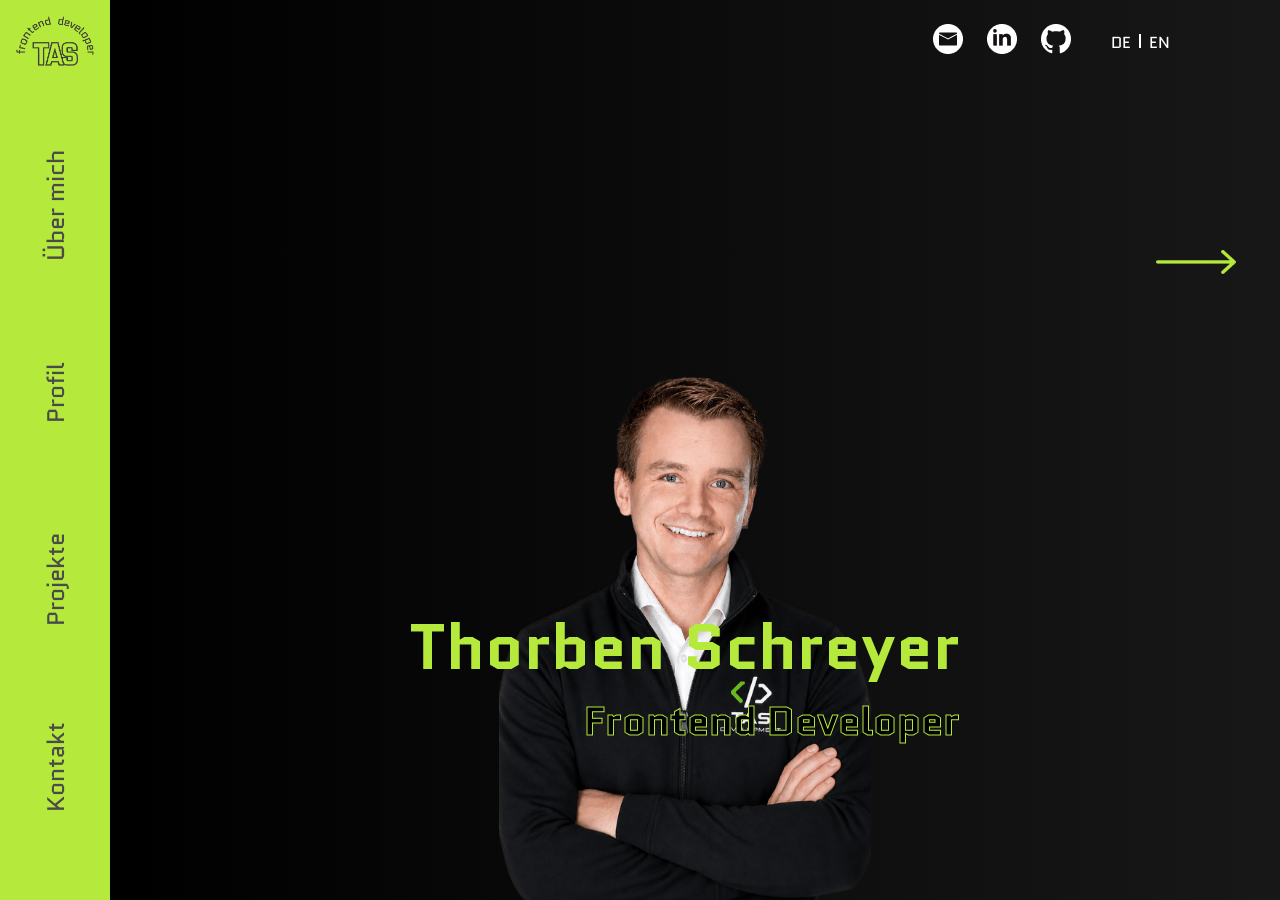
==== commit c2073731: "translations" ====
--- a/index.html
+++ b/index.html
@@ -130,7 +130,7 @@
         <section id="why-me-section" class="why-me-section unset-height-mobile">
           <div class="why-me-content">
             <div class="why-me-textarea">
-              <div class="why-me-header">Why me</div>
+              <div data-i18n="why-me" class="why-me-header">Why me</div>
 
               <div class="why-me-description">
                 <p class="motivation" data-i18n="why-me-motivation"></p>
@@ -208,7 +208,7 @@
         <section id="skill-section" class="skill-section unset-height-mobile">
           <div class="skill-section-content">
             <div class="skill-section-content-left">
-              <p>My Skill Set</p>
+              <p data-i18n="skills-page">My Skill Set</p>
             </div>
             <div class="skill-section-content-right">
               <div class="skill-section-text">
@@ -292,7 +292,7 @@
           class="portfolio-section unset-height-mobile"
         >
           <div class="all-projects">
-            <div class="project-header">My Work</div>
+            <div data-i18n="my-work-Page" class="project-header">My Work</div>
             <!-----------------------------
     Project 1
     ------------------------------>
@@ -639,7 +639,7 @@
           class="reference-section unset-height-mobile"
         >
           <div class="reference-section-container">
-            <div class="reference-head">References</div>
+            <div data-i18n="reference" class="reference-head">References</div>
             <div class="need-teamplayer" data-i18n-html="need-teamplayer"></div>
             <div class="all-references">
               <div class="reference">
@@ -770,6 +770,7 @@
                   type="text"
                   data-i18n-placeholder="your-massage"
                   id="userMessage"
+                  
                 ></textarea>
                 <div class="checkbox-area">
                   <label class="custom-checkbox" for="checkbox">
--- a/css/style.css
+++ b/css/style.css
@@ -23,9 +23,13 @@
   overflow-x: auto;
   overflow-y: hidden;
 
-  scroll-snap-type: x mandatory;
-  scrollbar-width: none;
-  scroll-behavior: smooth;
+    scroll-behavior: auto;
+  scroll-snap-type: none;
+
+}
+
+.sections.no-snap {
+  scroll-snap-type: none;
 }
 
 .sections-track {
--- a/css/hero_section.css
+++ b/css/hero_section.css
@@ -39,7 +39,6 @@
   display: flex;
   align-items: center;
   justify-content: center;
-  height: 132px;
   writing-mode: vertical-rl;
   transform: rotate(180deg);
   color: var(--light-grey);
@@ -102,6 +101,8 @@
 }
 
 .developer-function {
+  width: 100%;
+  text-align: end;
   font-size: 48px;
   font-family: "Quantico-Bold";
   color: var(--black);
--- a/css/why_me_section.css
+++ b/css/why_me_section.css
@@ -18,7 +18,7 @@
 .why-me-textarea {
   display: flex;
   flex-direction: row;
-  height: 252px;
+  height: 285px;
   width: 100%;
 }
 
--- a/css/contact_section.css
+++ b/css/contact_section.css
@@ -406,3 +406,7 @@
     transform: translate(-50%, 100px);
   }
 }
+
+textarea {
+  resize: none;
+}
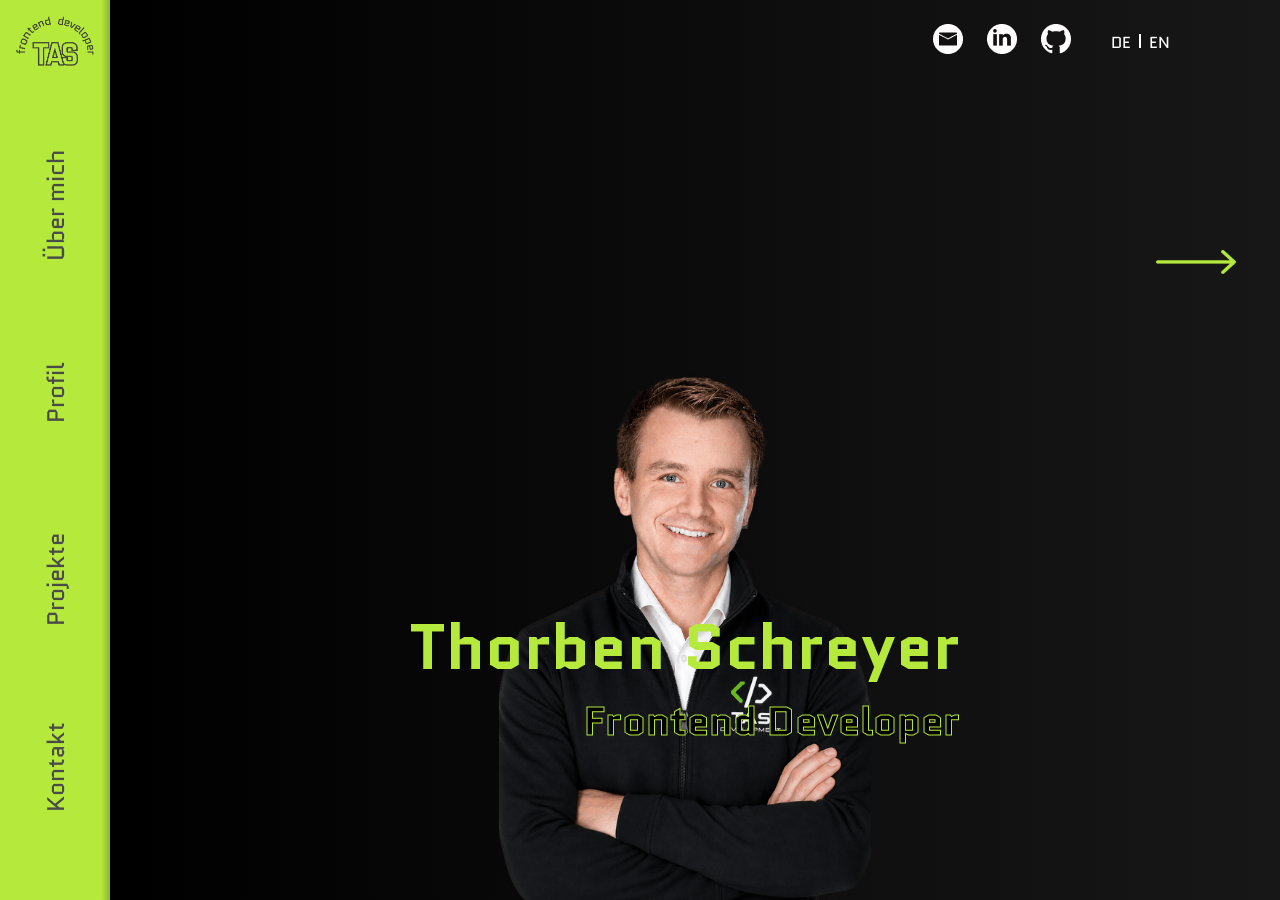
==== commit b7743168: "fill empty space while bigger sites" ====
--- a/index.html
+++ b/index.html
@@ -128,6 +128,7 @@
     Why me Section
     ------------------------------>
         <section id="why-me-section" class="why-me-section unset-height-mobile">
+          <img class="why-me-placeholder" src="./assets/img/placeholde-why-me.png" alt="">
           <div class="why-me-content">
             <div class="why-me-textarea">
               <div data-i18n="why-me" class="why-me-header">Why me</div>
@@ -206,6 +207,7 @@
     Skill Section
     ------------------------------>
         <section id="skill-section" class="skill-section unset-height-mobile">
+          <img class="placeholder-skills" src="./assets/img/placeholder_skills.png" alt="">
           <div class="skill-section-content">
             <div class="skill-section-content-left">
               <p data-i18n="skills-page">My Skill Set</p>
@@ -638,6 +640,7 @@
           id="reference-section"
           class="reference-section unset-height-mobile"
         >
+        <img class="reference-img-placeholder" src="./assets/img/placeholder_refereces.png" alt="">
           <div class="reference-section-container">
             <div data-i18n="reference" class="reference-head">References</div>
             <div class="need-teamplayer" data-i18n-html="need-teamplayer"></div>
@@ -708,6 +711,7 @@
           id="contact-section"
           class="contact-section unset-height-mobile"
         >
+        <img class="footer-space-img" src="./assets/img/placeholder_contact.png" alt="">
           <div class="contact-content">
             <div class="impressum-upper-section-mobile">
               <span class="moble-contact-head" data-i18n="moble-contact-head"
@@ -820,7 +824,8 @@
                 </div>
               </form>
             </div>
-            <div class="footer-space"></div>
+            <div class="footer-space">
+            </div>
             <div class="impressum-section">
               <div class="impressum-upper-section">
                 <p data-i18n-html="work-together" class="impressum-text"></p>
@@ -931,8 +936,8 @@
     </div>
     <dialog id="sucsess-dialog" class="sucsess-dialog">
       <div class="sucsess-content">
-        <p>Vielen Dank!</p>
-        <p>Ihre Anfrage wurde versendet, wir melden uns in kürze.</p>
+        <p data-i18n="thanks-sucsess">Vielen Dank!</p>
+        <p data-i18n="succsess">Ihre Anfrage wurde versendet, wir melden uns in kürze.</p>
       </div>
     </dialog>
 
--- a/css/style.css
+++ b/css/style.css
@@ -23,9 +23,8 @@
   overflow-x: auto;
   overflow-y: hidden;
 
-    scroll-behavior: auto;
+  scroll-behavior: auto;
   scroll-snap-type: none;
-
 }
 
 .sections.no-snap {
@@ -215,29 +214,19 @@
 }
 
 /*------------------------------------
-    Skill Section
-    ------------------------------------*/
-.skill-section {
-}
-
-/*------------------------------------
-    Portfolio Section
-    ------------------------------------*/
-.portfolio-section {
-}
-
-/*------------------------------------
-    Reference Section
-    ------------------------------------*/
-.portfolio-section {
-}
-
-/*------------------------------------
     Footer Section
 ------------------------------------*/
 .footer-space {
   flex: 1;
-}
+  position: relative;
+}
+
+.reference-img-placeholder,
+.placeholder-skills,
+.footer-space-img,
+.why-me-placeholder {
+    display: none;
+  }
 
 footer {
   min-width: 100px;
--- a/css/hero_section.css
+++ b/css/hero_section.css
@@ -9,7 +9,7 @@
   width: 172px;
   height: 100%;
   z-index: 2000;
-  background-color: var(--main-green);
+  background: linear-gradient(to left, #8db52e 0%, #b5e93b 8%);
 }
 
 .black-to-transparent {
@@ -18,7 +18,7 @@
   width: 42px;
   height: 100%;
   z-index: 1000;
-  background: linear-gradient(to right, rgba(0, 0, 0, 0.42), transparent);
+  background:linear-gradient(to right, rgba(0, 0, 0, 0.42), transparent);
 }
 
 .navigation-img {
@@ -78,7 +78,7 @@
 .my-img {
   position: absolute;
   bottom: 0px;
-  height: 826px;
+  height: 90%;
 }
 
 .hero-name {
--- a/css/why_me_section.css
+++ b/css/why_me_section.css
@@ -9,8 +9,8 @@
 .why-me-content {
   display: flex;
   flex-direction: column;
-  margin-top: 264px;
-  margin-left: 64px;
+  margin-top: 160px;
+  margin-left: 80px;
   width: 835px;
   height: 332px;
 }
--- a/css/skill_section.css
+++ b/css/skill_section.css
@@ -6,8 +6,8 @@
   display: flex;
   width: 900px;
   height: 360px;
-  margin-left: 64px;
-  margin-top: 400px;
+  margin-left: 80px;
+  margin-top: 470px;
 }
 
 .skill-section-img-up {
@@ -130,5 +130,5 @@
   display: block;
   color: #fffdfd;
   left: 625px;
-  width: 250px;
+  width: 185px;
 }
--- a/css/contact_section.css
+++ b/css/contact_section.css
@@ -5,6 +5,7 @@
   position: relative;
   display: flex;
   flex-direction: row;
+  width: calc(100vw - 170px);
 }
 
 .contact-content {
@@ -40,6 +41,7 @@
   margin-top: 150px;
   display: flex;
   flex-direction: row;
+  margin-left: 80px;
 }
 
 form {
@@ -409,4 +411,4 @@
 
 textarea {
   resize: none;
-}+}
--- a/css/references.css
+++ b/css/references.css
@@ -1,13 +1,14 @@
 .reference-section {
   position: relative;
 }
+
 
 .reference-section-container {
   display: flex;
   flex-direction: row;
   width: 580px;
   height: 580px;
-  margin-left: 64px;
+  margin-left: 80px;
   margin-top: 280px;
 }
 
--- a/css/projects.css
+++ b/css/projects.css
@@ -5,7 +5,7 @@
 .all-projects {
   display: flex;
   flex-direction: row;
-  margin-left: 64px;
+  margin-left: 80px;
   margin-top: 160px;
 }
 
--- a/css/responsive/responsive-desktop.css
+++ b/css/responsive/responsive-desktop.css
@@ -3,6 +3,10 @@
     width: 110px;
   }
 
+  .contact-section {
+    width: unset;
+  }
+
   .navigation-img {
     width: 80px;
     margin-top: 16px;
@@ -44,6 +48,7 @@
   .arrow-right {
     width: 80px;
     height: 24px;
+    top: 500px;
   }
 
   .social-icons {
@@ -241,3 +246,97 @@
     width: 320px;
   }
 }
+
+@media (min-width: 1680px) {
+  .footer-space-img {
+    position: absolute;
+    display: block;
+    top: 420px;
+    right: 230px;
+    height: 450px;
+    width: auto;
+  }
+
+  .reference-img-placeholder {
+    position: absolute;
+    display: block;
+    top: 320px;
+    right: -200px;
+    height: 600px;
+    width: auto;
+  }
+
+  .all-projects {
+    margin-top: 260px;
+  }
+
+  .placeholder-skills {
+    position: absolute;
+    display: block;
+    top: 0;
+    right: 240px;
+    height: 500px;
+    width: auto;
+  }
+
+  .why-me-placeholder {
+    position: absolute;
+    display: block;
+    top: 400px;
+    right: 340px;
+    height: 650px;
+    width: auto;
+  }
+}
+
+@media (min-width: 1920px) {
+  .footer-space-img {
+    position: absolute;
+    display: block;
+    top: 330px;
+    right: 200px;
+    height: 650px;
+    width: auto;
+  }
+
+  .reference-img-placeholder {
+    position: absolute;
+    display: block;
+    top: 320px;
+    right: -170px;
+    height: 750px;
+    width: auto;
+  }
+
+  .placeholder-skills {
+    position: absolute;
+    display: block;
+    top: 200;
+    right: 440px;
+    height: 600px;
+    width: auto;
+  }
+
+  .skill-section-content {
+    margin-top: 570px;
+}
+
+  .why-me-placeholder {
+    position: absolute;
+    display: block;
+    top: 400px;
+    right: 240px;
+    height: 900px;
+    width: auto;
+  }
+
+}
+
+@media (min-width: 3000px) {
+  .footer-space-img,
+  .reference-img-placeholder,
+  .placeholder-skills,
+  .why-me-placeholder {
+    display: none;
+  }
+}
--- a/css/responsive/responsive-mobile.css
+++ b/css/responsive/responsive-mobile.css
@@ -1,6 +1,14 @@
 @media (max-width: 980px) {
   .prject-description-normal {
     animation: showNormal 10s infinite;
+  }
+
+  .developer-function {
+    text-align: center;
+  }
+
+  nav {
+    background: linear-gradient(to top, #8db52e 0%, #b5e93b 8%);
   }
 
   .prject-description-hover {
@@ -174,7 +182,7 @@
   }
 
   .why-me-content {
-    margin: 8px 16px;
+    margin: 80px 16px;
     width: unset;
     height: unset;
   }
@@ -368,4 +376,8 @@
   .developer-function {
     font-size: 18px;
   }
+
+  .ongoing-project {
+    width: 300px;
 }
+}
--- a/css/responsive/arrow-responsives.css
+++ b/css/responsive/arrow-responsives.css
@@ -25,6 +25,10 @@
 
   section {
     min-width: calc(100vw - 225px);
+  }
+
+  .contact-section {
+    width: calc(100vw - 110px);
   }
 }
 
@@ -56,6 +60,10 @@
   section {
     min-width: calc(100vw - 226px);
   }
+
+  .contact-section {
+    width: calc(100vw - 110px);
+  }
 }
 
 @media (width: 1024px), (height: 600px) {
@@ -86,6 +94,10 @@
   section {
     min-width: calc(100vw - 226px);
   }
+
+  .contact-section {
+    width: calc(100vw - 110px);
+  }
 }
 
 @media (width: 1366), (height: 1024px) {
@@ -109,7 +121,7 @@
     top: 530px;
   }
 
-   .hero-section {
+  .hero-section {
     min-width: calc(100vw - 190px);
   }
 
@@ -138,6 +150,4 @@
   .arrow-contact {
     top: 500px;
   }
-
-
 }
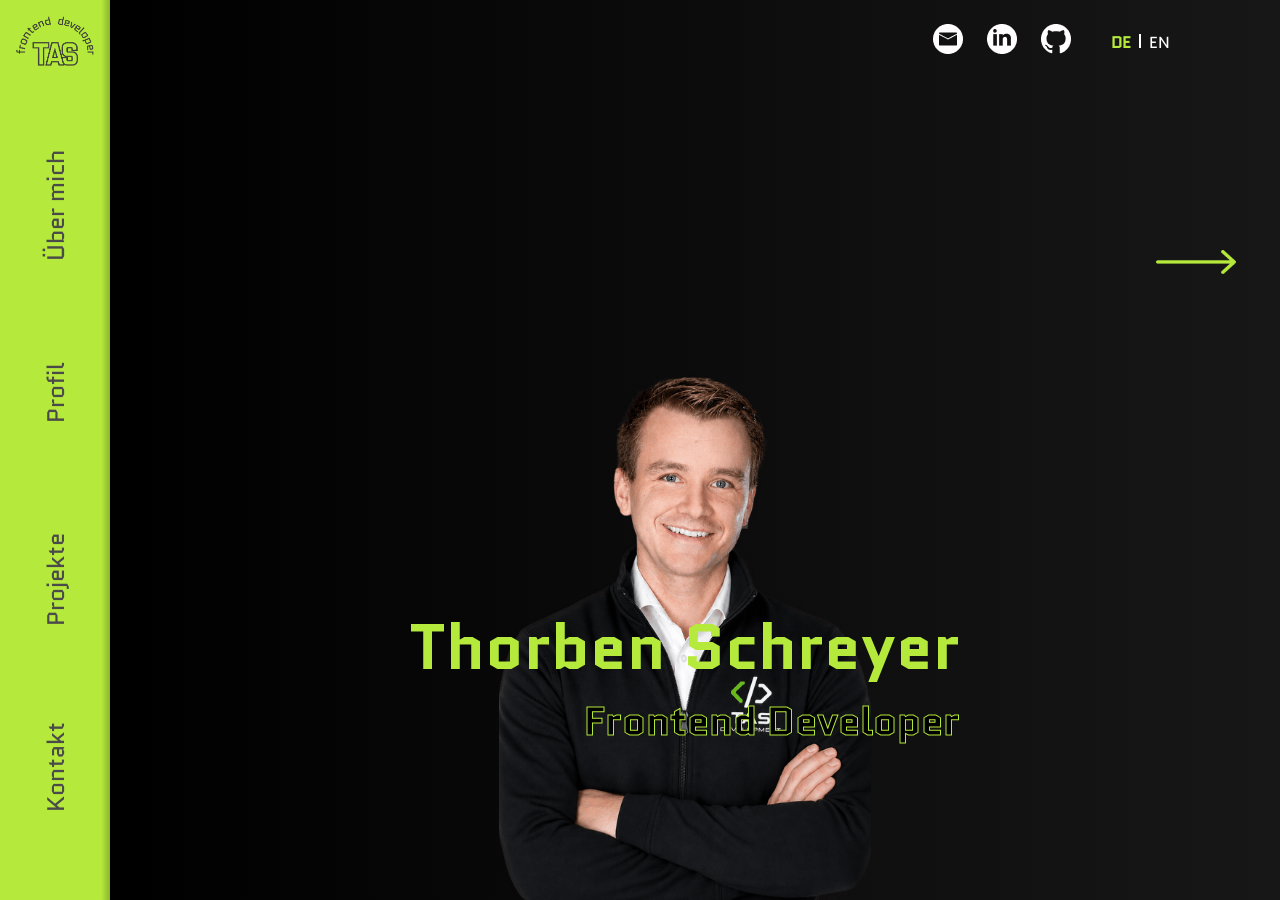
==== commit 98aecc44: "set active stat color" ====
--- a/index.html
+++ b/index.html
@@ -90,9 +90,9 @@
               alt="ithub"
           /></a>
           <div class="language-buttons">
-            <span id="de-btn">DE</span>
+            <span id="de-btn" class="language-button-color language-btn-active">DE</span>
             <hr />
-            <span id="en-btn">EN</span>
+            <span id="en-btn" class="language-button-color">EN</span>
           </div>
         </div>
         <!-----------------------------
@@ -983,14 +983,14 @@
           <div class="language-buttons">
             <span
               onclick="closeMenuDialog()"
-              class="btn-mobile"
+              class="btn-mobile language-btn-active"
               id="de-btn-mobile"
               >DE</span
             >
             <hr />
             <span
               onclick="closeMenuDialog()"
-              class="btn-mobile"
+              class="btn-mobile language-button-color"
               id="en-btn-mobile"
               >EN</span
             >
--- a/css/style.css
+++ b/css/style.css
@@ -188,7 +188,6 @@
 .language-buttons span {
   font-size: 16px;
   cursor: pointer;
-  color: var(--white);
 }
 
 .language-buttons span:hover {
@@ -249,6 +248,15 @@
   border-bottom-right-radius: 30px;
   background: linear-gradient(to bottom, #b5e93b 50%, #547800 100%);
   border: unset;
+}
+
+.language-btn-active {
+  font-weight: 700;
+  color: var(--main-green);
+}
+
+.language-button-color {
+  color: var(--white);
 }
 
 .dialog-content {
--- a/css/responsive/responsive-desktop.css
+++ b/css/responsive/responsive-desktop.css
@@ -261,7 +261,7 @@
     position: absolute;
     display: block;
     top: 320px;
-    right: -200px;
+    right: -140px;
     height: 600px;
     width: auto;
   }
--- a/css/responsive/responsive-mobile.css
+++ b/css/responsive/responsive-mobile.css
@@ -127,8 +127,11 @@
   }
 
   .language-buttons span {
+    font-size: 18px;
+  }
+
+  .language-button-color {
     color: #4a4a4a;
-    font-size: 18px;
   }
 
   .language-buttons hr {
@@ -314,6 +317,7 @@
 
   .navigation-item {
     font-size: 18px;
+    color: #4a4a4a;
   }
 
   .btn-mobile:active {
@@ -379,5 +383,5 @@
 
   .ongoing-project {
     width: 300px;
+  }
 }
-}
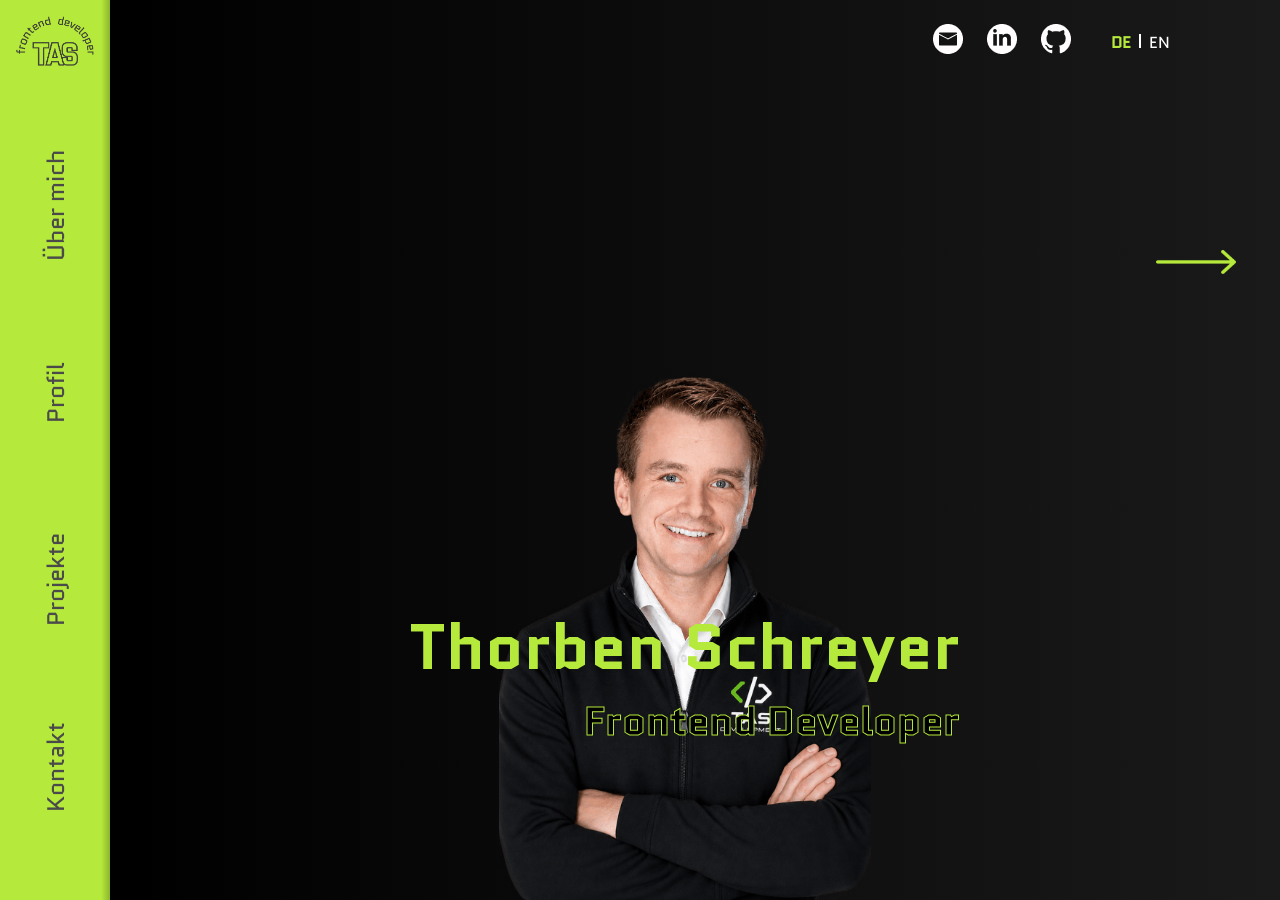
==== commit cb77876d: "remove burgerhouse" ====
--- a/index.html
+++ b/index.html
@@ -297,7 +297,7 @@
             <div data-i18n="my-work-Page" class="project-header">My Work</div>
             <!-----------------------------
     Project 1
-    ------------------------------>
+
             <div class="project">
               <div class="project-head">
                 <span class="project-head-number">1</span>
@@ -396,13 +396,13 @@
                 <img src="./assets/img/show-more.png" alt="" />
               </div>
             </div>
-
+    ------------------------------>
             <!-----------------------------
     Project 2
     ------------------------------>
             <div class="project">
               <div class="project-head">
-                <span class="project-head-number">2</span>
+                <span class="project-head-number">1</span>
                 <span
                   data-i18n="project-join-projekt"
                   class="project-head-project-name"
@@ -504,7 +504,7 @@
     ------------------------------>
             <div class="project">
               <div class="project-head">
-                <span class="project-head-number">3</span>
+                <span class="project-head-number">2</span>
                 <span
                   data-i18n="project-pollo-projekt"
                   class="project-head-project-name"
@@ -607,7 +607,7 @@
 
             <div class="ongoing-project">
               <div class="ongoing-project-head">
-                <span class="project-head-number ongoing-number">4</span>
+                <span class="project-head-number ongoing-number">3</span>
                 <span
                   data-i18n="next-project"
                   class="project-head-project-name ongoing-head"
--- a/css/responsive/responsive-desktop.css
+++ b/css/responsive/responsive-desktop.css
@@ -319,7 +319,7 @@
 
   .skill-section-content {
     margin-top: 570px;
-}
+  }
 
   .why-me-placeholder {
     position: absolute;
@@ -329,14 +329,80 @@
     height: 900px;
     width: auto;
   }
-
-}
-
-@media (min-width: 3000px) {
-  .footer-space-img,
-  .reference-img-placeholder,
-  .placeholder-skills,
+}
+
+@media (min-width: 2400px) {
+  .footer-space-img {
+    right: 1000px;
+    height: 1000px;
+  }
+  .reference-img-placeholder {
+    right: -200px;
+    height: 1200px;
+    top: 720px;
+  }
+  .placeholder-skills {
+    top: 850px;
+    height: 1200px;
+    right: 400px;
+  }
+
   .why-me-placeholder {
+    top: 600px;
+    height: 1300px;
+  }
+
+  .navigation-links {
+    height: 50%;
+  }
+
+  .developer-name {
+    font-size: 100px;
+  }
+
+  section {
+    min-width: calc((100vw - 172px) / 2);
+  }
+
+  .hero-section {
+    min-width: calc((100vw - 172px) / 2);
+  }
+
+  .contact-content {
+    min-width: calc((100vw - 172px) / 2);
+  }
+
+  .arrow-position-hero,
+  .arrow-skill-section {
     display: none;
   }
-}
+
+  .why-me-content {
+    margin-top: 360px;
+  }
+
+  .all-projects {
+    margin-top: 560px;
+  }
+
+  .arrow-position-skill-section {
+    top: 930px;
+  }
+
+  .reference-section-container {
+    margin-top: 580px;
+  }
+
+  .contact-form {
+    margin-top: 450px;
+    margin-left: 180px;
+  }
+
+  form {
+    width: 756px;
+  }
+
+  .input-message {
+    height: 455px;
+  }
+}
--- a/css/responsive/arrow-responsives.css
+++ b/css/responsive/arrow-responsives.css
@@ -76,7 +76,7 @@
   }
 
   .arrow-skill-section {
-    top: 290px;
+    top: 370px;
   }
 
   .arrow-position-reference-section {
@@ -84,7 +84,7 @@
   }
 
   .arrow-contact {
-    top: 480px;
+    top: 420px;
   }
 
   .hero-section {
